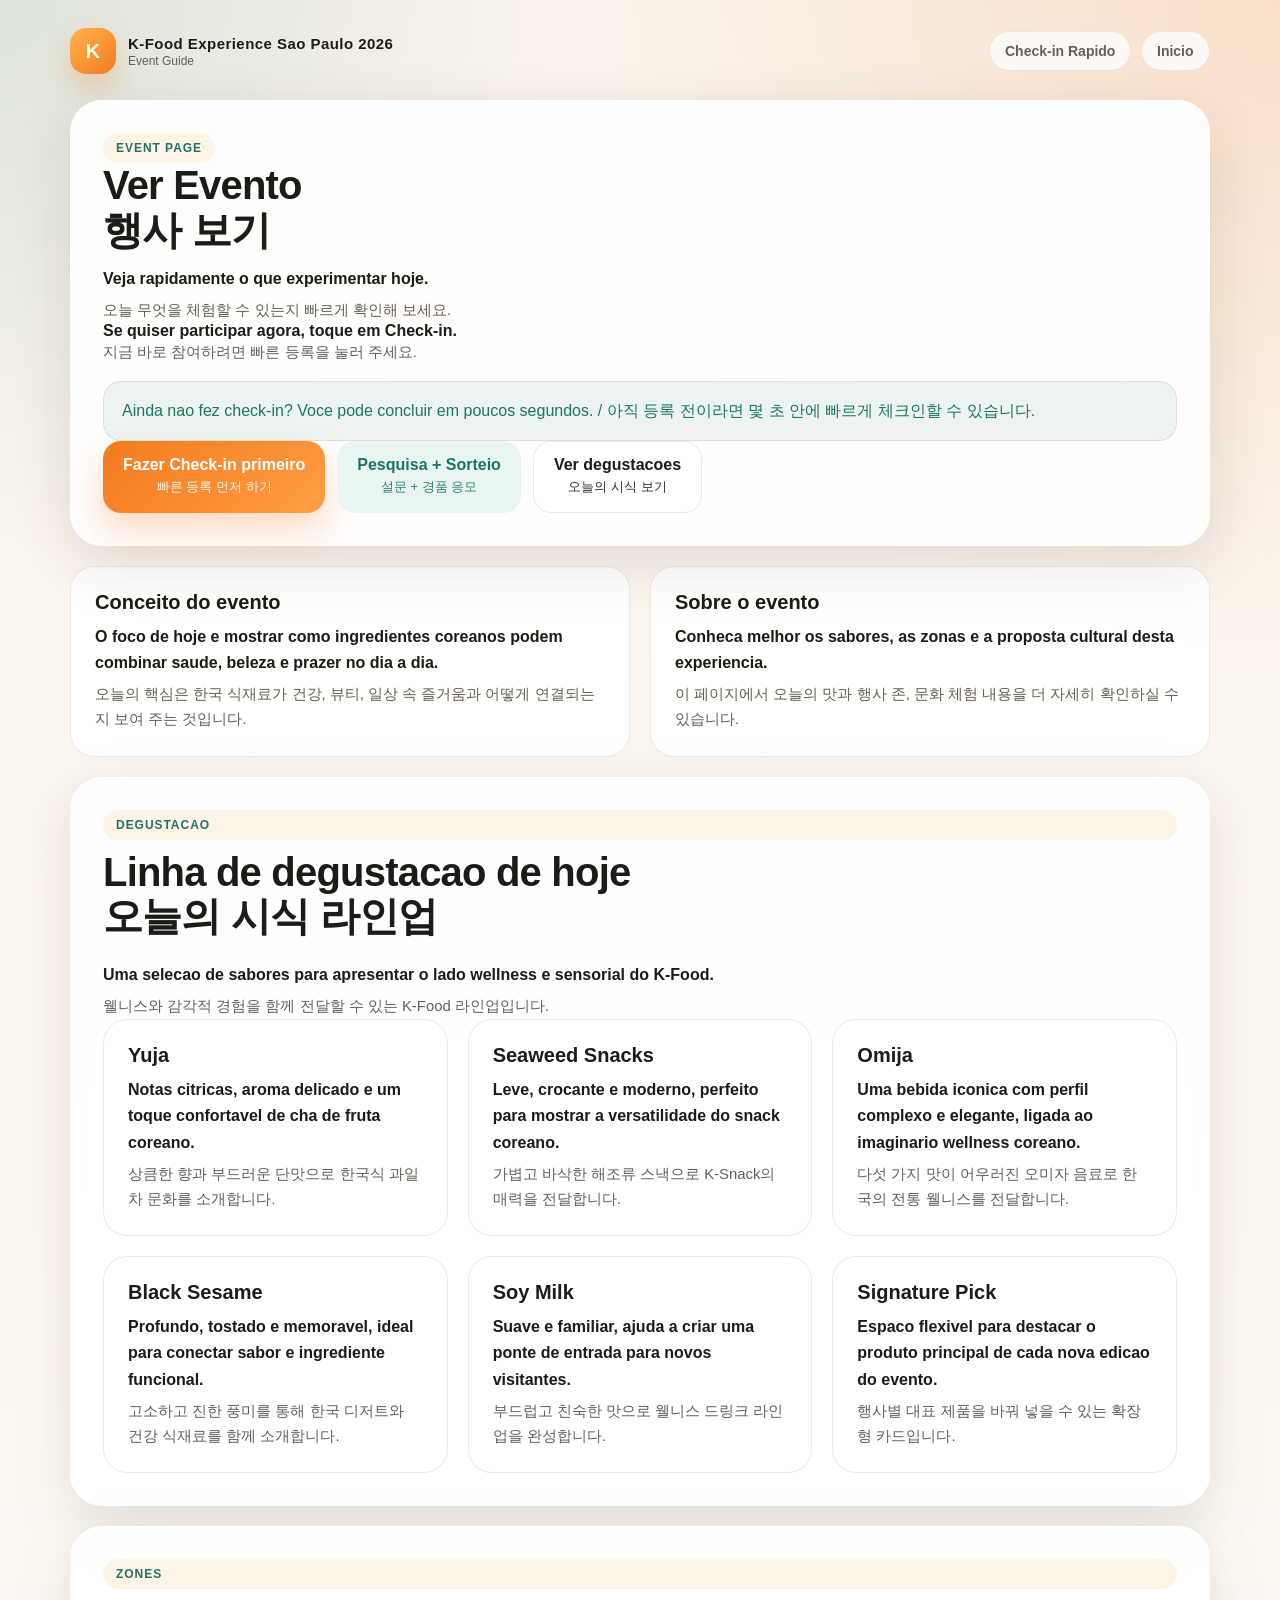
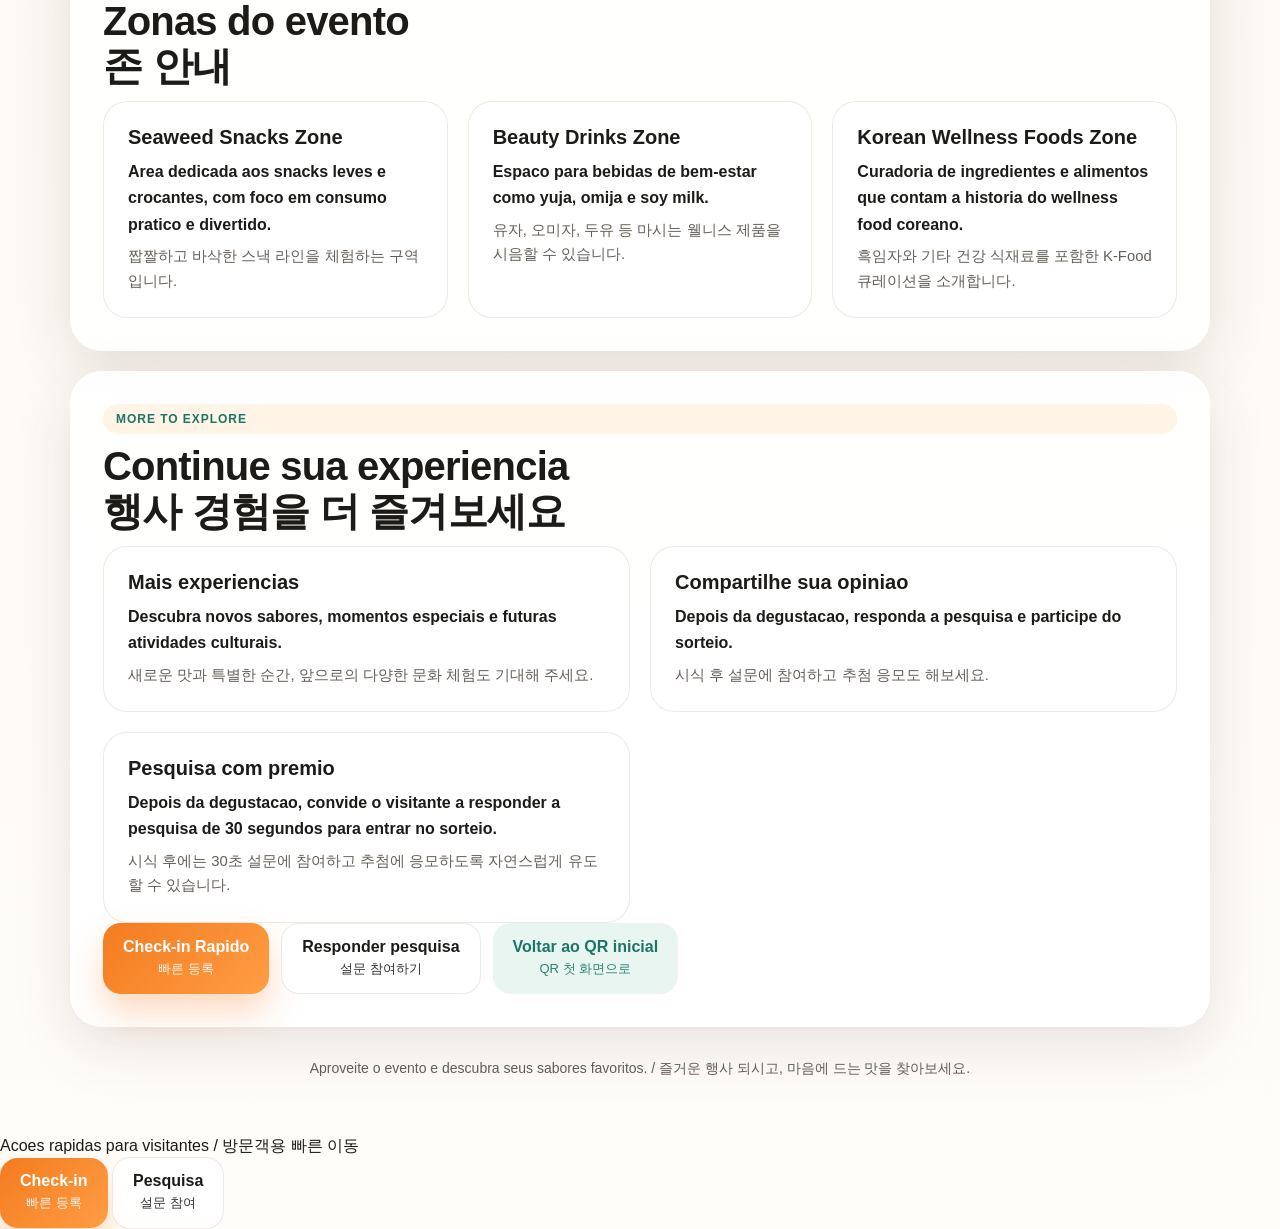
==== event.html @ 100a4134 "Add files via upload" ====
<!DOCTYPE html>
<html lang="pt-BR">
<head>
  <meta charset="UTF-8">
  <meta name="viewport" content="width=device-width, initial-scale=1.0">
  <meta name="description" content="Pagina oficial do evento com degustacoes, zonas e informacoes do Centro Cultural Coreano. 행사 소개와 존 안내 페이지.">
  <title>Ver Evento | K-Food Experience</title>
  <link rel="stylesheet" href="styles.css">
  <script src="config.js"></script>
  <script src="app.js" defer></script>
</head>
<body>
  <div class="page-shell">
    <header class="topbar">
      <a class="brand" href="index.html" data-route="index">
        <div class="brand-badge">K</div>
        <div class="brand-copy">
          <div class="brand-name">K-Food Experience Sao Paulo 2026</div>
          <div class="brand-sub">Event Guide</div>
        </div>
      </a>
      <div class="nav-links">
        <a class="nav-chip" href="step1.html" data-route="step1">Check-in Rapido</a>
        <a class="nav-chip" href="index.html" data-route="index">Inicio</a>
      </div>
    </header>

    <main class="grid">
      <section class="panel content-panel">
        <div class="eyebrow">Event Page</div>
        <h1 class="section-title">Ver Evento<br>행사 보기</h1>
        <p class="section-copy dual-copy">
          <span class="lang-pt">Veja rapidamente o que experimentar hoje.</span>
          <span class="lang-kr">오늘 무엇을 체험할 수 있는지 빠르게 확인해 보세요.</span>
        </p>
        <div class="focus-banner">
          <span class="lang-pt">Se quiser participar agora, toque em Check-in.</span>
          <span class="lang-kr">지금 바로 참여하려면 빠른 등록을 눌러 주세요.</span>
        </div>
        <div class="notice" data-visitor-message>
          Ainda nao fez check-in? Voce pode concluir em poucos segundos. / 아직 등록 전이라면 몇 초 안에 빠르게 체크인할 수 있습니다.
        </div>
        <div class="split-actions">
          <a class="button button-primary" href="step1.html" data-route="step1">
            <span class="button-copy">
              <span class="lang-pt">Fazer Check-in primeiro</span>
              <span class="lang-kr">빠른 등록 먼저 하기</span>
            </span>
          </a>
          <a class="button button-secondary" href="step2.html" data-route="step2">
            <span class="button-copy">
              <span class="lang-pt">Pesquisa + Sorteio</span>
              <span class="lang-kr">설문 + 경품 응모</span>
            </span>
          </a>
          <a class="button button-outline" href="#lineup">
            <span class="button-copy">
              <span class="lang-pt">Ver degustacoes</span>
              <span class="lang-kr">오늘의 시식 보기</span>
            </span>
          </a>
        </div>
      </section>

      <section class="grid grid-2">
        <article class="card">
          <h3>Conceito do evento</h3>
          <p class="dual-copy">
            <span class="lang-pt">O foco de hoje e mostrar como ingredientes coreanos podem combinar saude, beleza e prazer no dia a dia.</span>
            <span class="lang-kr">오늘의 핵심은 한국 식재료가 건강, 뷰티, 일상 속 즐거움과 어떻게 연결되는지 보여 주는 것입니다.</span>
          </p>
        </article>
        <article class="card">
          <h3>Sobre o evento</h3>
          <p class="dual-copy">
            <span class="lang-pt">Conheca melhor os sabores, as zonas e a proposta cultural desta experiencia.</span>
            <span class="lang-kr">이 페이지에서 오늘의 맛과 행사 존, 문화 체험 내용을 더 자세히 확인하실 수 있습니다.</span>
          </p>
        </article>
      </section>

      <section class="panel content-panel" id="lineup">
        <div class="section-head">
          <div class="eyebrow">Degustacao</div>
          <h2 class="section-title">Linha de degustacao de hoje<br>오늘의 시식 라인업</h2>
          <p class="section-copy dual-copy">
            <span class="lang-pt">Uma selecao de sabores para apresentar o lado wellness e sensorial do K-Food.</span>
            <span class="lang-kr">웰니스와 감각적 경험을 함께 전달할 수 있는 K-Food 라인업입니다.</span>
          </p>
        </div>
        <div class="grid grid-3">
          <article class="card">
            <h3>Yuja</h3>
            <p class="dual-copy">
              <span class="lang-pt">Notas citricas, aroma delicado e um toque confortavel de cha de fruta coreano.</span>
              <span class="lang-kr">상큼한 향과 부드러운 단맛으로 한국식 과일차 문화를 소개합니다.</span>
            </p>
          </article>
          <article class="card">
            <h3>Seaweed Snacks</h3>
            <p class="dual-copy">
              <span class="lang-pt">Leve, crocante e moderno, perfeito para mostrar a versatilidade do snack coreano.</span>
              <span class="lang-kr">가볍고 바삭한 해조류 스낵으로 K-Snack의 매력을 전달합니다.</span>
            </p>
          </article>
          <article class="card">
            <h3>Omija</h3>
            <p class="dual-copy">
              <span class="lang-pt">Uma bebida iconica com perfil complexo e elegante, ligada ao imaginario wellness coreano.</span>
              <span class="lang-kr">다섯 가지 맛이 어우러진 오미자 음료로 한국의 전통 웰니스를 전달합니다.</span>
            </p>
          </article>
          <article class="card">
            <h3>Black Sesame</h3>
            <p class="dual-copy">
              <span class="lang-pt">Profundo, tostado e memoravel, ideal para conectar sabor e ingrediente funcional.</span>
              <span class="lang-kr">고소하고 진한 풍미를 통해 한국 디저트와 건강 식재료를 함께 소개합니다.</span>
            </p>
          </article>
          <article class="card">
            <h3>Soy Milk</h3>
            <p class="dual-copy">
              <span class="lang-pt">Suave e familiar, ajuda a criar uma ponte de entrada para novos visitantes.</span>
              <span class="lang-kr">부드럽고 친숙한 맛으로 웰니스 드링크 라인업을 완성합니다.</span>
            </p>
          </article>
          <article class="card">
            <h3>Signature Pick</h3>
            <p class="dual-copy">
              <span class="lang-pt">Espaco flexivel para destacar o produto principal de cada nova edicao do evento.</span>
              <span class="lang-kr">행사별 대표 제품을 바꿔 넣을 수 있는 확장형 카드입니다.</span>
            </p>
          </article>
        </div>
      </section>

      <section class="panel content-panel" id="zones">
        <div class="section-head">
          <div class="eyebrow">Zones</div>
          <h2 class="section-title">Zonas do evento<br>존 안내</h2>
        </div>
        <div class="grid grid-3">
          <article class="card">
            <h3>Seaweed Snacks Zone</h3>
            <p class="dual-copy">
              <span class="lang-pt">Area dedicada aos snacks leves e crocantes, com foco em consumo pratico e divertido.</span>
              <span class="lang-kr">짭짤하고 바삭한 스낵 라인을 체험하는 구역입니다.</span>
            </p>
          </article>
          <article class="card">
            <h3>Beauty Drinks Zone</h3>
            <p class="dual-copy">
              <span class="lang-pt">Espaco para bebidas de bem-estar como yuja, omija e soy milk.</span>
              <span class="lang-kr">유자, 오미자, 두유 등 마시는 웰니스 제품을 시음할 수 있습니다.</span>
            </p>
          </article>
          <article class="card">
            <h3>Korean Wellness Foods Zone</h3>
            <p class="dual-copy">
              <span class="lang-pt">Curadoria de ingredientes e alimentos que contam a historia do wellness food coreano.</span>
              <span class="lang-kr">흑임자와 기타 건강 식재료를 포함한 K-Food 큐레이션을 소개합니다.</span>
            </p>
          </article>
        </div>
      </section>

      <section class="panel content-panel">
        <div class="section-head">
          <div class="eyebrow">More to Explore</div>
          <h2 class="section-title">Continue sua experiencia<br>행사 경험을 더 즐겨보세요</h2>
        </div>
        <div class="grid grid-2">
          <article class="card">
            <h3>Mais experiencias</h3>
            <p class="dual-copy">
              <span class="lang-pt">Descubra novos sabores, momentos especiais e futuras atividades culturais.</span>
              <span class="lang-kr">새로운 맛과 특별한 순간, 앞으로의 다양한 문화 체험도 기대해 주세요.</span>
            </p>
          </article>
          <article class="card">
            <h3>Compartilhe sua opiniao</h3>
            <p class="dual-copy">
              <span class="lang-pt">Depois da degustacao, responda a pesquisa e participe do sorteio.</span>
              <span class="lang-kr">시식 후 설문에 참여하고 추첨 응모도 해보세요.</span>
            </p>
          </article>
          <article class="card">
            <h3>Pesquisa com premio</h3>
            <p class="dual-copy">
              <span class="lang-pt">Depois da degustacao, convide o visitante a responder a pesquisa de 30 segundos para entrar no sorteio.</span>
              <span class="lang-kr">시식 후에는 30초 설문에 참여하고 추첨에 응모하도록 자연스럽게 유도할 수 있습니다.</span>
            </p>
          </article>
        </div>
        <div class="split-actions">
          <a class="button button-primary" href="step1.html" data-route="step1">
            <span class="button-copy">
              <span class="lang-pt">Check-in Rapido</span>
              <span class="lang-kr">빠른 등록</span>
            </span>
          </a>
          <a class="button button-outline" href="step2.html" data-route="step2">
            <span class="button-copy">
              <span class="lang-pt">Responder pesquisa</span>
              <span class="lang-kr">설문 참여하기</span>
            </span>
          </a>
          <a class="button button-secondary" href="index.html" data-route="index">
            <span class="button-copy">
              <span class="lang-pt">Voltar ao QR inicial</span>
              <span class="lang-kr">QR 첫 화면으로</span>
            </span>
          </a>
        </div>
      </section>
    </main>

    <p class="footer-note">Aproveite o evento e descubra seus sabores favoritos. / 즐거운 행사 되시고, 마음에 드는 맛을 찾아보세요.</p>
  </div>

  <div class="mobile-sticky-bar">
    <div class="mobile-sticky-shell">
      <div class="mobile-sticky-note">Acoes rapidas para visitantes / 방문객용 빠른 이동</div>
      <div class="mobile-sticky-actions two">
        <a class="button button-primary" href="step1.html" data-route="step1">
          <span class="button-copy">
            <span class="lang-pt">Check-in</span>
            <span class="lang-kr">빠른 등록</span>
          </span>
        </a>
        <a class="button button-outline" href="step2.html" data-route="step2">
          <span class="button-copy">
            <span class="lang-pt">Pesquisa</span>
            <span class="lang-kr">설문 참여</span>
          </span>
        </a>
      </div>
    </div>
  </div>
</body>
</html>
---- styles.css ----
:root {
  color-scheme: light;
  --bg: #f8f2ea;
  --surface: rgba(255, 255, 255, 0.9);
  --surface-solid: #ffffff;
  --surface-soft: #fff4e5;
  --surface-soft-2: #fff8f1;
  --text: #1d1b18;
  --muted: #665f58;
  --line: rgba(155, 118, 81, 0.16);
  --primary: #f47b20;
  --primary-dark: #d55d04;
  --secondary: #1c7567;
  --secondary-soft: #e8f5f1;
  --info: #f4ede5;
  --success: #eef9f3;
  --danger: #c83d2d;
  --shadow: 0 18px 60px rgba(63, 36, 15, 0.12);
  --radius-xl: 32px;
  --radius-lg: 24px;
  --radius-md: 18px;
  --radius-sm: 12px;
}

* {
  box-sizing: border-box;
}

html {
  scroll-behavior: smooth;
}

body {
  margin: 0;
  font-family: "Segoe UI", "Noto Sans KR", Arial, sans-serif;
  color: var(--text);
  background:
    radial-gradient(circle at top right, rgba(244, 123, 32, 0.16), transparent 22%),
    radial-gradient(circle at top left, rgba(28, 117, 103, 0.12), transparent 18%),
    linear-gradient(180deg, #f9f3eb 0%, #fffdfa 100%);
}

a {
  color: inherit;
  text-decoration: none;
}

button,
input,
select,
textarea {
  font: inherit;
}

.page-shell {
  width: min(100%, 1180px);
  margin: 0 auto;
  padding: 28px 20px 56px;
}

.topbar {
  display: flex;
  justify-content: space-between;
  align-items: center;
  gap: 16px;
  margin-bottom: 26px;
}

.brand {
  display: inline-flex;
  align-items: center;
  gap: 12px;
  min-width: 0;
}

.brand-badge {
  width: 46px;
  height: 46px;
  display: grid;
  place-items: center;
  border-radius: 16px;
  background: linear-gradient(135deg, #ffb34d, #f47b20);
  color: #fff;
  font-size: 20px;
  font-weight: 800;
  box-shadow: 0 14px 28px rgba(244, 123, 32, 0.28);
}

.brand-copy {
  display: grid;
  gap: 2px;
}

.brand-name {
  font-size: 15px;
  font-weight: 800;
  letter-spacing: 0.03em;
}

.brand-sub {
  font-size: 12px;
  color: var(--muted);
}

.nav-links {
  display: flex;
  flex-wrap: wrap;
  gap: 10px;
}

.nav-chip {
  display: inline-flex;
  align-items: center;
  gap: 8px;
  padding: 11px 15px;
  border-radius: 999px;
  border: 1px solid var(--line);
  background: rgba(255, 255, 255, 0.76);
  color: var(--muted);
  font-size: 14px;
  font-weight: 600;
  backdrop-filter: blur(10px);
}

.panel {
  background: var(--surface);
  border: 1px solid rgba(255, 255, 255, 0.7);
  border-radius: var(--radius-xl);
  box-shadow: var(--shadow);
  backdrop-filter: blur(18px);
}

.hero {
  display: grid;
  grid-template-columns: minmax(0, 1.15fr) minmax(320px, 0.85fr);
  gap: 24px;
  align-items: stretch;
  margin-bottom: 24px;
}

.hero-copy,
.hero-side,
.content-panel {
  padding: 32px;
}

.hero-copy {
  position: relative;
  overflow: hidden;
}

.hero-copy::after {
  content: "";
  position: absolute;
  inset: auto -80px -100px auto;
  width: 220px;
  height: 220px;
  border-radius: 50%;
  background: radial-gradient(circle, rgba(244, 123, 32, 0.18), transparent 70%);
  pointer-events: none;
}

.eyebrow {
  display: inline-flex;
  align-items: center;
  gap: 8px;
  padding: 8px 13px;
  border-radius: 999px;
  background: var(--surface-soft);
  color: var(--secondary);
  font-size: 12px;
  font-weight: 800;
  letter-spacing: 0.08em;
  text-transform: uppercase;
}

h1,
h2,
h3,
p,
dl {
  margin: 0;
}

.hero-title {
  margin-top: 18px;
  font-size: clamp(36px, 5vw, 60px);
  line-height: 0.98;
  letter-spacing: -0.03em;
}

.hero-subtitle {
  margin-top: 18px;
  max-width: 720px;
}

.dual-copy {
  display: grid;
  gap: 6px;
}

.lang-pt {
  display: block;
  font-size: 1em;
  font-weight: 700;
  color: var(--text);
}

.lang-kr {
  display: block;
  font-size: 0.93em;
  color: var(--muted);
  line-height: 1.65;
}

.hero-subtitle .lang-pt {
  font-size: 20px;
  line-height: 1.55;
  font-weight: 700;
}

.hero-subtitle .lang-kr {
  font-size: 16px;
}

.hero-actions,
.split-actions {
  display: flex;
  gap: 12px;
  flex-wrap: wrap;
}

.hero-actions {
  margin-top: 28px;
}

.button {
  display: inline-flex;
  justify-content: center;
  align-items: center;
  text-align: center;
  gap: 10px;
  min-height: 58px;
  padding: 14px 20px;
  border: 0;
  border-radius: 18px;
  cursor: pointer;
  transition: transform 0.16s ease, box-shadow 0.16s ease, background 0.16s ease, opacity 0.16s ease;
}

.button:hover:not(:disabled) {
  transform: translateY(-1px);
}

.button:disabled {
  opacity: 0.72;
  cursor: wait;
}

.button-primary {
  background: linear-gradient(135deg, var(--primary), #ff9d43);
  color: #fff;
  box-shadow: 0 18px 34px rgba(244, 123, 32, 0.28);
}

.button-secondary {
  background: var(--secondary-soft);
  color: var(--secondary);
}

.button-outline {
  background: rgba(255, 255, 255, 0.88);
  color: var(--text);
  border: 1px solid var(--line);
}

.button-full {
  width: 100%;
}

.button-copy {
  display: grid;
  gap: 2px;
}

.button-copy .lang-pt {
  color: inherit;
  font-size: 16px;
  font-weight: 800;
}

.button-copy .lang-kr {
  color: inherit;
  opacity: 0.9;
  font-size: 13px;
}

.hero-side {
  display: grid;
  gap: 16px;
  align-content: start;
  background:
    linear-gradient(180deg, rgba(255, 248, 239, 0.98), rgba(255, 241, 224, 0.98)),
    #fff;
}

.hero-side-card,
.card,
.summary-box,
.status-box,
.notice,
.mini-stat {
  border: 1px solid var(--line);
}

.hero-side-card {
  padding: 20px;
  border-radius: var(--radius-lg);
  background: rgba(255, 255, 255, 0.95);
}

.hero-side-card h3,
.card h3 {
  font-size: 20px;
  margin-bottom: 10px;
}

.hero-side-card p,
.card p,
.card li,
.status-box p,
.notice,
.field-hint,
.footer-note,
.micro-copy {
  color: var(--muted);
  line-height: 1.65;
}

.mini-list {
  display: grid;
  gap: 12px;
  margin-top: 12px;
}

.mini-list-item {
  display: grid;
  grid-template-columns: 46px 1fr;
  gap: 12px;
  align-items: start;
}

.mini-list-label {
  display: inline-flex;
  justify-content: center;
  align-items: center;
  min-height: 32px;
  border-radius: 999px;
  background: var(--surface-soft-2);
  color: var(--secondary);
  font-size: 12px;
  font-weight: 800;
}

.metric-row {
  display: flex;
  flex-wrap: wrap;
  gap: 10px;
}

.metric,
.mini-stat {
  display: inline-flex;
  align-items: center;
  gap: 8px;
  padding: 11px 14px;
  border-radius: 16px;
  background: rgba(255, 255, 255, 0.96);
  color: var(--muted);
  font-size: 14px;
  font-weight: 600;
}

.grid {
  display: grid;
  gap: 20px;
}

.grid-2 {
  grid-template-columns: repeat(2, minmax(0, 1fr));
}

.grid-3 {
  grid-template-columns: repeat(3, minmax(0, 1fr));
}

.section-title {
  font-size: clamp(28px, 4vw, 40px);
  line-height: 1.12;
  letter-spacing: -0.02em;
  margin-bottom: 12px;
}

.section-copy {
  color: var(--muted);
  line-height: 1.7;
}

.section-head {
  display: grid;
  gap: 10px;
}

.card {
  padding: 24px;
  border-radius: var(--radius-lg);
  background: rgba(255, 255, 255, 0.92);
}

.card ul {
  margin: 0;
  padding-left: 18px;
}

.tag-row {
  display: flex;
  flex-wrap: wrap;
  gap: 10px;
  margin-top: 18px;
}

.tag {
  display: inline-flex;
  align-items: center;
  padding: 10px 13px;
  border-radius: 999px;
  background: rgba(255, 255, 255, 0.92);
  border: 1px solid var(--line);
  color: var(--muted);
  font-size: 14px;
  font-weight: 600;
}

.form-layout {
  display: grid;
  grid-template-columns: minmax(0, 1.1fr) minmax(280px, 0.9fr);
  gap: 24px;
}

.form-stack {
  display: grid;
  gap: 16px;
}

.field-group {
  display: grid;
  gap: 8px;
}

.field-label {
  display: grid;
  gap: 3px;
  font-size: 14px;
  font-weight: 700;
}

.field-label .lang-pt {
  font-size: 15px;
}

.field-label .lang-kr {
  font-size: 12px;
}

.input,
.select,
.textarea {
  width: 100%;
  padding: 16px 16px;
  border-radius: 16px;
  border: 1px solid var(--line);
  background: rgba(255, 252, 248, 0.92);
  color: var(--text);
  transition: border-color 0.16s ease, box-shadow 0.16s ease, background 0.16s ease;
}

.input:focus,
.select:focus,
.textarea:focus {
  outline: none;
  border-color: rgba(244, 123, 32, 0.55);
  box-shadow: 0 0 0 4px rgba(244, 123, 32, 0.12);
  background: #fff;
}

.textarea {
  min-height: 120px;
  resize: vertical;
}

.checkbox-list {
  display: grid;
  gap: 12px;
}

.checkbox-item {
  display: flex;
  align-items: flex-start;
  gap: 12px;
  padding: 16px;
  border-radius: 18px;
  background: rgba(255, 252, 248, 0.92);
}

.checkbox-item input {
  margin-top: 4px;
  accent-color: var(--primary);
}

.summary-box,
.status-box {
  padding: 22px;
  border-radius: var(--radius-lg);
}

.summary-box {
  background: var(--surface-soft);
}

.status-box {
  background: var(--surface-soft-2);
}

.summary-box dl {
  display: grid;
  grid-template-columns: 132px 1fr;
  gap: 10px 14px;
}

.summary-box dt {
  color: var(--muted);
}

.summary-box dd {
  margin: 0;
  font-weight: 800;
}

.notice {
  margin-top: 16px;
  padding: 16px 18px;
  border-radius: 18px;
  background: rgba(28, 117, 103, 0.08);
  color: var(--secondary);
}

.status-box strong {
  display: block;
  font-size: 18px;
  margin-bottom: 8px;
}

.footer-note {
  margin-top: 30px;
  text-align: center;
  font-size: 14px;
}

.hidden {
  display: none !important;
}

.accent-text {
  color: var(--primary-dark);
}

.progress {
  display: flex;
  align-items: center;
  gap: 10px;
  margin-top: 20px;
}

.progress-step {
  display: flex;
  align-items: center;
  gap: 8px;
  color: var(--muted);
  font-size: 13px;
  font-weight: 700;
}

.progress-bullet {
  width: 28px;
  height: 28px;
  display: grid;
  place-items: center;
  border-radius: 50%;
  background: #fff;
  border: 1px solid var(--line);
}

.progress-step.active {
  color: var(--text);
}

.progress-step.active .progress-bullet {
  background: linear-gradient(135deg, var(--primary), #ff9d43);
  color: #fff;
  border-color: transparent;
}

.progress-line {
  flex: 1;
  height: 1px;
  background: var(--line);
}

.kicker-list {
  display: grid;
  gap: 14px;
  margin-top: 18px;
}

.kicker-item {
  display: flex;
  align-items: flex-start;
  gap: 12px;
}

.kicker-dot {
  width: 12px;
  height: 12px;
  margin-top: 6px;
  border-radius: 50%;
  background: linear-gradient(135deg, var(--primary), #ffb36c);
}

.stack {
  display: grid;
  gap: 16px;
}

.surface-alt {
  background: rgba(255, 252, 247, 0.92);
}

.inline-link {
  color: var(--secondary);
  font-weight: 700;
}

.status-inline {
  min-height: 22px;
  font-size: 13px;
  color: var(--secondary);
}

.divider-space {
  height: 6px;
}

@media (max-width: 960px) {
  .hero,
  .form-layout,
  .grid-2,
  .grid-3 {
    grid-template-columns: 1fr;
  }

  .hero-copy,
  .hero-side,
  .content-panel {
    padding: 24px;
  }
}

@media (max-width: 640px) {
  .page-shell {
    padding: 18px 14px 40px;
  }

  .topbar {
    flex-direction: column;
    align-items: flex-start;
  }

  .hero-title {
    font-size: 36px;
  }

  .button,
  .nav-chip {
    width: 100%;
  }

  .hero-actions,
  .split-actions {
    display: grid;
  }

  .summary-box dl {
    grid-template-columns: 1fr;
  }

  .mini-list-item {
    grid-template-columns: 1fr;
  }
}
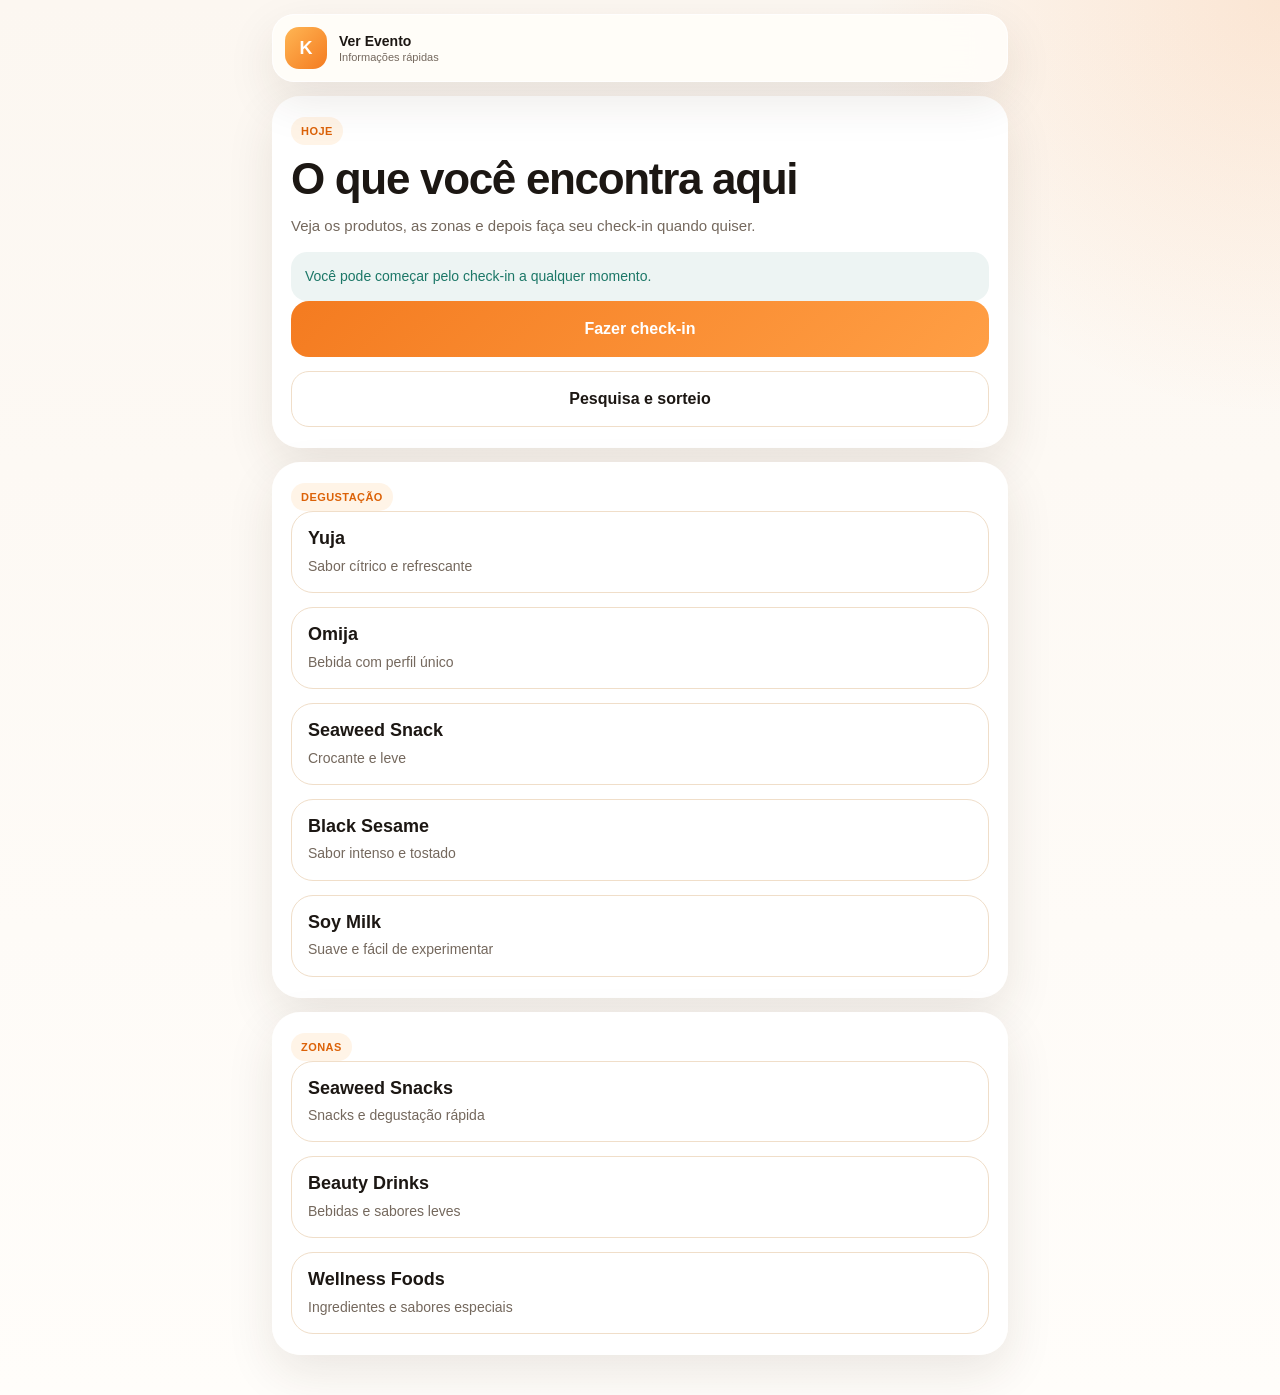
==== commit a7956065: "Add files via upload" ====
--- a/event.html
+++ b/event.html
@@ -3,8 +3,8 @@
 <head>
   <meta charset="UTF-8">
   <meta name="viewport" content="width=device-width, initial-scale=1.0">
-  <meta name="description" content="Pagina oficial do evento com degustacoes, zonas e informacoes do Centro Cultural Coreano. 행사 소개와 존 안내 페이지.">
-  <title>Ver Evento | K-Food Experience</title>
+  <meta name="description" content="Informações rápidas do evento K-Food Experience Sao Paulo 2026.">
+  <title>Ver Evento</title>
   <link rel="stylesheet" href="styles.css">
   <script src="config.js"></script>
   <script src="app.js" defer></script>
@@ -15,225 +15,51 @@
       <a class="brand" href="index.html" data-route="index">
         <div class="brand-badge">K</div>
         <div class="brand-copy">
-          <div class="brand-name">K-Food Experience Sao Paulo 2026</div>
-          <div class="brand-sub">Event Guide</div>
+          <div class="brand-name">Ver Evento</div>
+          <div class="brand-sub">Informações rápidas</div>
         </div>
       </a>
-      <div class="nav-links">
-        <a class="nav-chip" href="step1.html" data-route="step1">Check-in Rapido</a>
-        <a class="nav-chip" href="index.html" data-route="index">Inicio</a>
-      </div>
     </header>
 
-    <main class="grid">
+    <main class="stack">
       <section class="panel content-panel">
-        <div class="eyebrow">Event Page</div>
-        <h1 class="section-title">Ver Evento<br>행사 보기</h1>
-        <p class="section-copy dual-copy">
-          <span class="lang-pt">Veja rapidamente o que experimentar hoje.</span>
-          <span class="lang-kr">오늘 무엇을 체험할 수 있는지 빠르게 확인해 보세요.</span>
-        </p>
-        <div class="focus-banner">
-          <span class="lang-pt">Se quiser participar agora, toque em Check-in.</span>
-          <span class="lang-kr">지금 바로 참여하려면 빠른 등록을 눌러 주세요.</span>
-        </div>
-        <div class="notice" data-visitor-message>
-          Ainda nao fez check-in? Voce pode concluir em poucos segundos. / 아직 등록 전이라면 몇 초 안에 빠르게 체크인할 수 있습니다.
-        </div>
+        <div class="eyebrow">Hoje</div>
+        <h1 class="section-title">O que você encontra aqui</h1>
+        <p class="hero-text">Veja os produtos, as zonas e depois faça seu check-in quando quiser.</p>
+        <div class="notice" data-visitor-message">Você pode começar pelo check-in a qualquer momento.</div>
         <div class="split-actions">
-          <a class="button button-primary" href="step1.html" data-route="step1">
-            <span class="button-copy">
-              <span class="lang-pt">Fazer Check-in primeiro</span>
-              <span class="lang-kr">빠른 등록 먼저 하기</span>
-            </span>
-          </a>
-          <a class="button button-secondary" href="step2.html" data-route="step2">
-            <span class="button-copy">
-              <span class="lang-pt">Pesquisa + Sorteio</span>
-              <span class="lang-kr">설문 + 경품 응모</span>
-            </span>
-          </a>
-          <a class="button button-outline" href="#lineup">
-            <span class="button-copy">
-              <span class="lang-pt">Ver degustacoes</span>
-              <span class="lang-kr">오늘의 시식 보기</span>
-            </span>
-          </a>
+          <a class="button button-primary" href="step1.html" data-route="step1">Fazer check-in</a>
+          <a class="button button-outline" href="step2.html" data-route="step2">Pesquisa e sorteio</a>
         </div>
       </section>
 
-      <section class="grid grid-2">
-        <article class="card">
-          <h3>Conceito do evento</h3>
-          <p class="dual-copy">
-            <span class="lang-pt">O foco de hoje e mostrar como ingredientes coreanos podem combinar saude, beleza e prazer no dia a dia.</span>
-            <span class="lang-kr">오늘의 핵심은 한국 식재료가 건강, 뷰티, 일상 속 즐거움과 어떻게 연결되는지 보여 주는 것입니다.</span>
-          </p>
-        </article>
-        <article class="card">
-          <h3>Sobre o evento</h3>
-          <p class="dual-copy">
-            <span class="lang-pt">Conheca melhor os sabores, as zonas e a proposta cultural desta experiencia.</span>
-            <span class="lang-kr">이 페이지에서 오늘의 맛과 행사 존, 문화 체험 내용을 더 자세히 확인하실 수 있습니다.</span>
-          </p>
-        </article>
-      </section>
-
-      <section class="panel content-panel" id="lineup">
-        <div class="section-head">
-          <div class="eyebrow">Degustacao</div>
-          <h2 class="section-title">Linha de degustacao de hoje<br>오늘의 시식 라인업</h2>
-          <p class="section-copy dual-copy">
-            <span class="lang-pt">Uma selecao de sabores para apresentar o lado wellness e sensorial do K-Food.</span>
-            <span class="lang-kr">웰니스와 감각적 경험을 함께 전달할 수 있는 K-Food 라인업입니다.</span>
-          </p>
-        </div>
-        <div class="grid grid-3">
-          <article class="card">
-            <h3>Yuja</h3>
-            <p class="dual-copy">
-              <span class="lang-pt">Notas citricas, aroma delicado e um toque confortavel de cha de fruta coreano.</span>
-              <span class="lang-kr">상큼한 향과 부드러운 단맛으로 한국식 과일차 문화를 소개합니다.</span>
-            </p>
-          </article>
-          <article class="card">
-            <h3>Seaweed Snacks</h3>
-            <p class="dual-copy">
-              <span class="lang-pt">Leve, crocante e moderno, perfeito para mostrar a versatilidade do snack coreano.</span>
-              <span class="lang-kr">가볍고 바삭한 해조류 스낵으로 K-Snack의 매력을 전달합니다.</span>
-            </p>
-          </article>
-          <article class="card">
-            <h3>Omija</h3>
-            <p class="dual-copy">
-              <span class="lang-pt">Uma bebida iconica com perfil complexo e elegante, ligada ao imaginario wellness coreano.</span>
-              <span class="lang-kr">다섯 가지 맛이 어우러진 오미자 음료로 한국의 전통 웰니스를 전달합니다.</span>
-            </p>
-          </article>
-          <article class="card">
-            <h3>Black Sesame</h3>
-            <p class="dual-copy">
-              <span class="lang-pt">Profundo, tostado e memoravel, ideal para conectar sabor e ingrediente funcional.</span>
-              <span class="lang-kr">고소하고 진한 풍미를 통해 한국 디저트와 건강 식재료를 함께 소개합니다.</span>
-            </p>
-          </article>
-          <article class="card">
-            <h3>Soy Milk</h3>
-            <p class="dual-copy">
-              <span class="lang-pt">Suave e familiar, ajuda a criar uma ponte de entrada para novos visitantes.</span>
-              <span class="lang-kr">부드럽고 친숙한 맛으로 웰니스 드링크 라인업을 완성합니다.</span>
-            </p>
-          </article>
-          <article class="card">
-            <h3>Signature Pick</h3>
-            <p class="dual-copy">
-              <span class="lang-pt">Espaco flexivel para destacar o produto principal de cada nova edicao do evento.</span>
-              <span class="lang-kr">행사별 대표 제품을 바꿔 넣을 수 있는 확장형 카드입니다.</span>
-            </p>
-          </article>
+      <section class="panel content-panel">
+        <div class="eyebrow">Degustação</div>
+        <div class="product-list">
+          <div class="product-card"><strong>Yuja</strong><span>Sabor cítrico e refrescante</span></div>
+          <div class="product-card"><strong>Omija</strong><span>Bebida com perfil único</span></div>
+          <div class="product-card"><strong>Seaweed Snack</strong><span>Crocante e leve</span></div>
+          <div class="product-card"><strong>Black Sesame</strong><span>Sabor intenso e tostado</span></div>
+          <div class="product-card"><strong>Soy Milk</strong><span>Suave e fácil de experimentar</span></div>
         </div>
       </section>
 
       <section class="panel content-panel" id="zones">
-        <div class="section-head">
-          <div class="eyebrow">Zones</div>
-          <h2 class="section-title">Zonas do evento<br>존 안내</h2>
-        </div>
-        <div class="grid grid-3">
-          <article class="card">
-            <h3>Seaweed Snacks Zone</h3>
-            <p class="dual-copy">
-              <span class="lang-pt">Area dedicada aos snacks leves e crocantes, com foco em consumo pratico e divertido.</span>
-              <span class="lang-kr">짭짤하고 바삭한 스낵 라인을 체험하는 구역입니다.</span>
-            </p>
-          </article>
-          <article class="card">
-            <h3>Beauty Drinks Zone</h3>
-            <p class="dual-copy">
-              <span class="lang-pt">Espaco para bebidas de bem-estar como yuja, omija e soy milk.</span>
-              <span class="lang-kr">유자, 오미자, 두유 등 마시는 웰니스 제품을 시음할 수 있습니다.</span>
-            </p>
-          </article>
-          <article class="card">
-            <h3>Korean Wellness Foods Zone</h3>
-            <p class="dual-copy">
-              <span class="lang-pt">Curadoria de ingredientes e alimentos que contam a historia do wellness food coreano.</span>
-              <span class="lang-kr">흑임자와 기타 건강 식재료를 포함한 K-Food 큐레이션을 소개합니다.</span>
-            </p>
-          </article>
-        </div>
-      </section>
-
-      <section class="panel content-panel">
-        <div class="section-head">
-          <div class="eyebrow">More to Explore</div>
-          <h2 class="section-title">Continue sua experiencia<br>행사 경험을 더 즐겨보세요</h2>
-        </div>
-        <div class="grid grid-2">
-          <article class="card">
-            <h3>Mais experiencias</h3>
-            <p class="dual-copy">
-              <span class="lang-pt">Descubra novos sabores, momentos especiais e futuras atividades culturais.</span>
-              <span class="lang-kr">새로운 맛과 특별한 순간, 앞으로의 다양한 문화 체험도 기대해 주세요.</span>
-            </p>
-          </article>
-          <article class="card">
-            <h3>Compartilhe sua opiniao</h3>
-            <p class="dual-copy">
-              <span class="lang-pt">Depois da degustacao, responda a pesquisa e participe do sorteio.</span>
-              <span class="lang-kr">시식 후 설문에 참여하고 추첨 응모도 해보세요.</span>
-            </p>
-          </article>
-          <article class="card">
-            <h3>Pesquisa com premio</h3>
-            <p class="dual-copy">
-              <span class="lang-pt">Depois da degustacao, convide o visitante a responder a pesquisa de 30 segundos para entrar no sorteio.</span>
-              <span class="lang-kr">시식 후에는 30초 설문에 참여하고 추첨에 응모하도록 자연스럽게 유도할 수 있습니다.</span>
-            </p>
-          </article>
-        </div>
-        <div class="split-actions">
-          <a class="button button-primary" href="step1.html" data-route="step1">
-            <span class="button-copy">
-              <span class="lang-pt">Check-in Rapido</span>
-              <span class="lang-kr">빠른 등록</span>
-            </span>
-          </a>
-          <a class="button button-outline" href="step2.html" data-route="step2">
-            <span class="button-copy">
-              <span class="lang-pt">Responder pesquisa</span>
-              <span class="lang-kr">설문 참여하기</span>
-            </span>
-          </a>
-          <a class="button button-secondary" href="index.html" data-route="index">
-            <span class="button-copy">
-              <span class="lang-pt">Voltar ao QR inicial</span>
-              <span class="lang-kr">QR 첫 화면으로</span>
-            </span>
-          </a>
+        <div class="eyebrow">Zonas</div>
+        <div class="product-list">
+          <div class="product-card"><strong>Seaweed Snacks</strong><span>Snacks e degustação rápida</span></div>
+          <div class="product-card"><strong>Beauty Drinks</strong><span>Bebidas e sabores leves</span></div>
+          <div class="product-card"><strong>Wellness Foods</strong><span>Ingredientes e sabores especiais</span></div>
         </div>
       </section>
     </main>
-
-    <p class="footer-note">Aproveite o evento e descubra seus sabores favoritos. / 즐거운 행사 되시고, 마음에 드는 맛을 찾아보세요.</p>
   </div>
 
   <div class="mobile-sticky-bar">
     <div class="mobile-sticky-shell">
-      <div class="mobile-sticky-note">Acoes rapidas para visitantes / 방문객용 빠른 이동</div>
       <div class="mobile-sticky-actions two">
-        <a class="button button-primary" href="step1.html" data-route="step1">
-          <span class="button-copy">
-            <span class="lang-pt">Check-in</span>
-            <span class="lang-kr">빠른 등록</span>
-          </span>
-        </a>
-        <a class="button button-outline" href="step2.html" data-route="step2">
-          <span class="button-copy">
-            <span class="lang-pt">Pesquisa</span>
-            <span class="lang-kr">설문 참여</span>
-          </span>
-        </a>
+        <a class="button button-primary" href="step1.html" data-route="step1">Check-in</a>
+        <a class="button button-outline" href="step2.html" data-route="step2">Pesquisa</a>
       </div>
     </div>
   </div>
--- a/styles.css
+++ b/styles.css
@@ -1,25 +1,18 @@
 :root {
   color-scheme: light;
-  --bg: #f8f2ea;
-  --surface: rgba(255, 255, 255, 0.9);
-  --surface-solid: #ffffff;
-  --surface-soft: #fff4e5;
-  --surface-soft-2: #fff8f1;
-  --text: #1d1b18;
-  --muted: #665f58;
-  --line: rgba(155, 118, 81, 0.16);
+  --bg: #fcf7f1;
+  --surface: #ffffff;
+  --soft: #fff4e7;
+  --line: #f0dec9;
+  --text: #1c1713;
+  --muted: #74685d;
   --primary: #f47b20;
-  --primary-dark: #d55d04;
-  --secondary: #1c7567;
-  --secondary-soft: #e8f5f1;
-  --info: #f4ede5;
-  --success: #eef9f3;
-  --danger: #c83d2d;
-  --shadow: 0 18px 60px rgba(63, 36, 15, 0.12);
-  --radius-xl: 32px;
-  --radius-lg: 24px;
+  --primary-dark: #dc6208;
+  --secondary: #1c7767;
+  --shadow: 0 18px 48px rgba(61, 35, 15, 0.10);
+  --radius-xl: 28px;
+  --radius-lg: 22px;
   --radius-md: 18px;
-  --radius-sm: 12px;
 }
 
 * {
@@ -32,12 +25,11 @@
 
 body {
   margin: 0;
-  font-family: "Segoe UI", "Noto Sans KR", Arial, sans-serif;
+  font-family: "Segoe UI", Arial, sans-serif;
   color: var(--text);
   background:
-    radial-gradient(circle at top right, rgba(244, 123, 32, 0.16), transparent 22%),
-    radial-gradient(circle at top left, rgba(28, 117, 103, 0.12), transparent 18%),
-    linear-gradient(180deg, #f9f3eb 0%, #fffdfa 100%);
+    radial-gradient(circle at top right, rgba(244, 123, 32, 0.14), transparent 22%),
+    linear-gradient(180deg, #fcf7f1 0%, #fffdfa 100%);
 }
 
 a {
@@ -47,43 +39,49 @@
 
 button,
 input,
-select,
 textarea {
   font: inherit;
 }
 
 .page-shell {
-  width: min(100%, 1180px);
+  width: min(100%, 760px);
   margin: 0 auto;
-  padding: 28px 20px 56px;
+  padding: 14px 12px 104px;
 }
 
 .topbar {
+  position: sticky;
+  top: 10px;
+  z-index: 20;
   display: flex;
-  justify-content: space-between;
   align-items: center;
-  gap: 16px;
-  margin-bottom: 26px;
+  gap: 12px;
+  margin-bottom: 14px;
+  padding: 12px;
+  border-radius: 22px;
+  background: rgba(255, 253, 249, 0.92);
+  border: 1px solid rgba(255, 255, 255, 0.8);
+  box-shadow: var(--shadow);
+  backdrop-filter: blur(16px);
 }
 
 .brand {
   display: inline-flex;
   align-items: center;
   gap: 12px;
-  min-width: 0;
 }
 
 .brand-badge {
-  width: 46px;
-  height: 46px;
+  width: 42px;
+  height: 42px;
+  border-radius: 14px;
   display: grid;
   place-items: center;
-  border-radius: 16px;
-  background: linear-gradient(135deg, #ffb34d, #f47b20);
+  background: linear-gradient(135deg, #ffb654, var(--primary));
   color: #fff;
-  font-size: 20px;
-  font-weight: 800;
-  box-shadow: 0 14px 28px rgba(244, 123, 32, 0.28);
+  font-size: 18px;
+  font-weight: 800;
+  flex: 0 0 auto;
 }
 
 .brand-copy {
@@ -92,164 +90,80 @@
 }
 
 .brand-name {
-  font-size: 15px;
-  font-weight: 800;
-  letter-spacing: 0.03em;
+  font-size: 14px;
+  font-weight: 800;
+  line-height: 1.2;
 }
 
 .brand-sub {
-  font-size: 12px;
+  font-size: 11px;
   color: var(--muted);
 }
 
-.nav-links {
-  display: flex;
-  flex-wrap: wrap;
-  gap: 10px;
-}
-
-.nav-chip {
-  display: inline-flex;
-  align-items: center;
-  gap: 8px;
-  padding: 11px 15px;
-  border-radius: 999px;
-  border: 1px solid var(--line);
-  background: rgba(255, 255, 255, 0.76);
-  color: var(--muted);
-  font-size: 14px;
-  font-weight: 600;
-  backdrop-filter: blur(10px);
+.stack,
+.form-stack,
+.split-actions,
+.action-stack,
+.choice-grid,
+.product-list,
+.mini-info-grid {
+  display: grid;
+  gap: 14px;
 }
 
 .panel {
-  background: var(--surface);
-  border: 1px solid rgba(255, 255, 255, 0.7);
+  background: rgba(255, 255, 255, 0.96);
+  border: 1px solid rgba(255, 255, 255, 0.85);
   border-radius: var(--radius-xl);
   box-shadow: var(--shadow);
-  backdrop-filter: blur(18px);
-}
-
-.hero {
-  display: grid;
-  grid-template-columns: minmax(0, 1.15fr) minmax(320px, 0.85fr);
-  gap: 24px;
-  align-items: stretch;
-  margin-bottom: 24px;
-}
-
-.hero-copy,
-.hero-side,
-.content-panel {
-  padding: 32px;
-}
-
-.hero-copy {
-  position: relative;
-  overflow: hidden;
-}
-
-.hero-copy::after {
-  content: "";
-  position: absolute;
-  inset: auto -80px -100px auto;
-  width: 220px;
-  height: 220px;
-  border-radius: 50%;
-  background: radial-gradient(circle, rgba(244, 123, 32, 0.18), transparent 70%);
-  pointer-events: none;
+}
+
+.content-panel,
+.hero-block {
+  padding: 20px 18px;
 }
 
 .eyebrow {
   display: inline-flex;
   align-items: center;
-  gap: 8px;
-  padding: 8px 13px;
+  justify-content: center;
+  min-height: 28px;
+  padding: 0 10px;
   border-radius: 999px;
-  background: var(--surface-soft);
-  color: var(--secondary);
-  font-size: 12px;
-  font-weight: 800;
-  letter-spacing: 0.08em;
+  background: var(--soft);
+  color: var(--primary-dark);
+  font-size: 11px;
+  font-weight: 800;
   text-transform: uppercase;
-}
-
-h1,
-h2,
-h3,
-p,
-dl {
-  margin: 0;
-}
-
-.hero-title {
-  margin-top: 18px;
-  font-size: clamp(36px, 5vw, 60px);
-  line-height: 0.98;
+  letter-spacing: 0.04em;
+}
+
+.hero-title,
+.section-title {
+  margin: 12px 0 0;
+  font-size: clamp(31px, 8vw, 44px);
+  line-height: 1.02;
   letter-spacing: -0.03em;
 }
 
-.hero-subtitle {
-  margin-top: 18px;
-  max-width: 720px;
-}
-
-.dual-copy {
-  display: grid;
-  gap: 6px;
-}
-
-.lang-pt {
-  display: block;
-  font-size: 1em;
-  font-weight: 700;
-  color: var(--text);
-}
-
-.lang-kr {
-  display: block;
-  font-size: 0.93em;
+.hero-text {
+  margin-top: 12px;
   color: var(--muted);
-  line-height: 1.65;
-}
-
-.hero-subtitle .lang-pt {
-  font-size: 20px;
+  font-size: 15px;
   line-height: 1.55;
-  font-weight: 700;
-}
-
-.hero-subtitle .lang-kr {
-  font-size: 16px;
-}
-
-.hero-actions,
-.split-actions {
-  display: flex;
-  gap: 12px;
-  flex-wrap: wrap;
-}
-
-.hero-actions {
-  margin-top: 28px;
 }
 
 .button {
   display: inline-flex;
   justify-content: center;
   align-items: center;
-  text-align: center;
-  gap: 10px;
-  min-height: 58px;
-  padding: 14px 20px;
+  width: 100%;
+  min-height: 56px;
+  padding: 14px 16px;
+  border-radius: 18px;
   border: 0;
-  border-radius: 18px;
   cursor: pointer;
-  transition: transform 0.16s ease, box-shadow 0.16s ease, background 0.16s ease, opacity 0.16s ease;
-}
-
-.button:hover:not(:disabled) {
-  transform: translateY(-1px);
+  font-weight: 800;
 }
 
 .button:disabled {
@@ -258,18 +172,17 @@
 }
 
 .button-primary {
-  background: linear-gradient(135deg, var(--primary), #ff9d43);
+  background: linear-gradient(135deg, var(--primary), #ff9f45);
   color: #fff;
-  box-shadow: 0 18px 34px rgba(244, 123, 32, 0.28);
 }
 
 .button-secondary {
-  background: var(--secondary-soft);
+  background: #e9f6f2;
   color: var(--secondary);
 }
 
 .button-outline {
-  background: rgba(255, 255, 255, 0.88);
+  background: #fff;
   color: var(--text);
   border: 1px solid var(--line);
 }
@@ -278,432 +191,223 @@
   width: 100%;
 }
 
-.button-copy {
-  display: grid;
-  gap: 2px;
-}
-
-.button-copy .lang-pt {
-  color: inherit;
-  font-size: 16px;
-  font-weight: 800;
-}
-
-.button-copy .lang-kr {
-  color: inherit;
-  opacity: 0.9;
-  font-size: 13px;
-}
-
-.hero-side {
-  display: grid;
-  gap: 16px;
-  align-content: start;
-  background:
-    linear-gradient(180deg, rgba(255, 248, 239, 0.98), rgba(255, 241, 224, 0.98)),
-    #fff;
-}
-
-.hero-side-card,
-.card,
-.summary-box,
-.status-box,
-.notice,
-.mini-stat {
+.cta-card,
+.mini-info-card,
+.product-card {
+  display: grid;
+  gap: 6px;
+  padding: 16px;
+  border-radius: var(--radius-lg);
   border: 1px solid var(--line);
-}
-
-.hero-side-card {
-  padding: 20px;
-  border-radius: var(--radius-lg);
-  background: rgba(255, 255, 255, 0.95);
-}
-
-.hero-side-card h3,
-.card h3 {
-  font-size: 20px;
-  margin-bottom: 10px;
-}
-
-.hero-side-card p,
-.card p,
-.card li,
-.status-box p,
-.notice,
-.field-hint,
-.footer-note,
-.micro-copy {
+  background: #fff;
+}
+
+.cta-card strong,
+.mini-info-card strong,
+.product-card strong {
+  font-size: 18px;
+  line-height: 1.2;
+}
+
+.cta-card span,
+.mini-info-card span,
+.product-card span {
   color: var(--muted);
-  line-height: 1.65;
-}
-
-.mini-list {
-  display: grid;
-  gap: 12px;
-  margin-top: 12px;
-}
-
-.mini-list-item {
-  display: grid;
-  grid-template-columns: 46px 1fr;
-  gap: 12px;
-  align-items: start;
-}
-
-.mini-list-label {
-  display: inline-flex;
+  font-size: 14px;
+  line-height: 1.45;
+}
+
+.cta-primary {
+  background: linear-gradient(180deg, #fff8f1 0%, #ffffff 100%);
+  border-color: #ffd8b7;
+}
+
+.cta-label {
+  color: var(--primary-dark) !important;
+  font-size: 11px !important;
+  font-weight: 800;
+  text-transform: uppercase;
+}
+
+.field-group {
+  display: grid;
+  gap: 8px;
+}
+
+.field-label,
+.choice-title {
+  font-size: 14px;
+  font-weight: 800;
+}
+
+.choice-group {
+  margin: 0;
+  padding: 0;
+  border: 0;
+}
+
+.choice-grid.two {
+  grid-template-columns: repeat(2, minmax(0, 1fr));
+}
+
+.choice-grid.five {
+  grid-template-columns: repeat(5, minmax(0, 1fr));
+}
+
+.choice-card {
+  position: relative;
+  display: block;
+  padding: 0;
+}
+
+.choice-card input {
+  position: absolute;
+  opacity: 0;
+  pointer-events: none;
+}
+
+.choice-card span {
+  display: flex;
+  align-items: center;
   justify-content: center;
-  align-items: center;
-  min-height: 32px;
-  border-radius: 999px;
-  background: var(--surface-soft-2);
-  color: var(--secondary);
-  font-size: 12px;
-  font-weight: 800;
-}
-
-.metric-row {
-  display: flex;
-  flex-wrap: wrap;
-  gap: 10px;
-}
-
-.metric,
-.mini-stat {
-  display: inline-flex;
-  align-items: center;
-  gap: 8px;
-  padding: 11px 14px;
+  min-height: 54px;
+  padding: 12px 12px;
   border-radius: 16px;
-  background: rgba(255, 255, 255, 0.96);
-  color: var(--muted);
-  font-size: 14px;
-  font-weight: 600;
-}
-
-.grid {
-  display: grid;
-  gap: 20px;
-}
-
-.grid-2 {
-  grid-template-columns: repeat(2, minmax(0, 1fr));
-}
-
-.grid-3 {
-  grid-template-columns: repeat(3, minmax(0, 1fr));
-}
-
-.section-title {
-  font-size: clamp(28px, 4vw, 40px);
-  line-height: 1.12;
-  letter-spacing: -0.02em;
-  margin-bottom: 12px;
-}
-
-.section-copy {
-  color: var(--muted);
-  line-height: 1.7;
-}
-
-.section-head {
-  display: grid;
-  gap: 10px;
-}
-
-.card {
-  padding: 24px;
-  border-radius: var(--radius-lg);
-  background: rgba(255, 255, 255, 0.92);
-}
-
-.card ul {
-  margin: 0;
-  padding-left: 18px;
-}
-
-.tag-row {
-  display: flex;
-  flex-wrap: wrap;
-  gap: 10px;
-  margin-top: 18px;
-}
-
-.tag {
-  display: inline-flex;
-  align-items: center;
-  padding: 10px 13px;
-  border-radius: 999px;
-  background: rgba(255, 255, 255, 0.92);
   border: 1px solid var(--line);
-  color: var(--muted);
-  font-size: 14px;
-  font-weight: 600;
-}
-
-.form-layout {
-  display: grid;
-  grid-template-columns: minmax(0, 1.1fr) minmax(280px, 0.9fr);
-  gap: 24px;
-}
-
-.form-stack {
-  display: grid;
-  gap: 16px;
-}
-
-.field-group {
-  display: grid;
-  gap: 8px;
-}
-
-.field-label {
-  display: grid;
-  gap: 3px;
+  background: #fffdfa;
+  text-align: center;
   font-size: 14px;
   font-weight: 700;
-}
-
-.field-label .lang-pt {
-  font-size: 15px;
-}
-
-.field-label .lang-kr {
-  font-size: 12px;
+  line-height: 1.3;
+}
+
+.choice-card.compact span {
+  min-height: 48px;
+}
+
+.choice-card input:checked + span {
+  border-color: rgba(244, 123, 32, 0.5);
+  background: rgba(244, 123, 32, 0.10);
+  color: var(--primary-dark);
 }
 
 .input,
-.select,
 .textarea {
   width: 100%;
-  padding: 16px 16px;
+  min-height: 54px;
+  padding: 14px;
   border-radius: 16px;
   border: 1px solid var(--line);
-  background: rgba(255, 252, 248, 0.92);
+  background: #fffdfa;
   color: var(--text);
-  transition: border-color 0.16s ease, box-shadow 0.16s ease, background 0.16s ease;
+  font-size: 16px;
 }
 
 .input:focus,
-.select:focus,
 .textarea:focus {
   outline: none;
   border-color: rgba(244, 123, 32, 0.55);
-  box-shadow: 0 0 0 4px rgba(244, 123, 32, 0.12);
+  box-shadow: 0 0 0 4px rgba(244, 123, 32, 0.10);
   background: #fff;
 }
 
 .textarea {
-  min-height: 120px;
+  min-height: 110px;
   resize: vertical;
 }
 
 .checkbox-list {
   display: grid;
-  gap: 12px;
+  gap: 10px;
 }
 
 .checkbox-item {
   display: flex;
   align-items: flex-start;
-  gap: 12px;
-  padding: 16px;
-  border-radius: 18px;
-  background: rgba(255, 252, 248, 0.92);
+  gap: 10px;
+  padding: 14px;
+  border-radius: 16px;
+  border: 1px solid var(--line);
+  background: #fffdfa;
+  color: var(--muted);
+  font-size: 14px;
+  line-height: 1.5;
 }
 
 .checkbox-item input {
-  margin-top: 4px;
+  margin-top: 3px;
   accent-color: var(--primary);
 }
 
-.summary-box,
-.status-box {
-  padding: 22px;
-  border-radius: var(--radius-lg);
-}
-
-.summary-box {
-  background: var(--surface-soft);
-}
-
-.status-box {
-  background: var(--surface-soft-2);
-}
-
-.summary-box dl {
-  display: grid;
-  grid-template-columns: 132px 1fr;
-  gap: 10px 14px;
-}
-
-.summary-box dt {
-  color: var(--muted);
-}
-
-.summary-box dd {
-  margin: 0;
-  font-weight: 800;
-}
-
-.notice {
-  margin-top: 16px;
-  padding: 16px 18px;
-  border-radius: 18px;
-  background: rgba(28, 117, 103, 0.08);
+.status-inline {
+  min-height: 20px;
+  font-size: 13px;
   color: var(--secondary);
 }
 
-.status-box strong {
-  display: block;
-  font-size: 18px;
-  margin-bottom: 8px;
-}
-
-.footer-note {
-  margin-top: 30px;
-  text-align: center;
-  font-size: 14px;
-}
-
-.hidden {
-  display: none !important;
-}
-
-.accent-text {
-  color: var(--primary-dark);
-}
-
-.progress {
+.summary-inline {
   display: flex;
-  align-items: center;
-  gap: 10px;
-  margin-top: 20px;
-}
-
-.progress-step {
-  display: flex;
-  align-items: center;
+  flex-wrap: wrap;
   gap: 8px;
+  margin-top: 14px;
+}
+
+.summary-inline span {
+  padding: 8px 12px;
+  border-radius: 999px;
+  background: var(--soft);
   color: var(--muted);
   font-size: 13px;
   font-weight: 700;
 }
 
-.progress-bullet {
-  width: 28px;
-  height: 28px;
-  display: grid;
-  place-items: center;
-  border-radius: 50%;
-  background: #fff;
-  border: 1px solid var(--line);
-}
-
-.progress-step.active {
-  color: var(--text);
-}
-
-.progress-step.active .progress-bullet {
-  background: linear-gradient(135deg, var(--primary), #ff9d43);
-  color: #fff;
-  border-color: transparent;
-}
-
-.progress-line {
-  flex: 1;
-  height: 1px;
-  background: var(--line);
-}
-
-.kicker-list {
-  display: grid;
-  gap: 14px;
-  margin-top: 18px;
-}
-
-.kicker-item {
-  display: flex;
-  align-items: flex-start;
-  gap: 12px;
-}
-
-.kicker-dot {
-  width: 12px;
-  height: 12px;
-  margin-top: 6px;
-  border-radius: 50%;
-  background: linear-gradient(135deg, var(--primary), #ffb36c);
-}
-
-.stack {
-  display: grid;
-  gap: 16px;
-}
-
-.surface-alt {
-  background: rgba(255, 252, 247, 0.92);
-}
-
-.inline-link {
+.notice {
+  margin-top: 14px;
+  padding: 14px;
+  border-radius: 16px;
+  background: rgba(28, 119, 103, 0.08);
   color: var(--secondary);
-  font-weight: 700;
-}
-
-.status-inline {
-  min-height: 22px;
-  font-size: 13px;
-  color: var(--secondary);
-}
-
-.divider-space {
-  height: 6px;
-}
-
-@media (max-width: 960px) {
-  .hero,
-  .form-layout,
-  .grid-2,
-  .grid-3 {
-    grid-template-columns: 1fr;
+  font-size: 14px;
+  line-height: 1.5;
+}
+
+.mobile-sticky-bar {
+  position: fixed;
+  left: 0;
+  right: 0;
+  bottom: 0;
+  z-index: 40;
+  padding: 10px 12px calc(10px + env(safe-area-inset-bottom));
+  background: linear-gradient(180deg, rgba(255,253,249,0), rgba(255,253,249,0.94) 28%, rgba(255,253,249,0.98) 100%);
+}
+
+.mobile-sticky-shell {
+  padding: 10px;
+  border-radius: 22px;
+  background: rgba(255,255,255,0.96);
+  border: 1px solid rgba(240, 222, 201, 0.9);
+  box-shadow: var(--shadow);
+}
+
+.mobile-sticky-actions {
+  display: grid;
+  gap: 8px;
+}
+
+.mobile-sticky-actions.two {
+  grid-template-columns: 1.1fr 0.9fr;
+}
+
+.hidden {
+  display: none !important;
+}
+
+@media (min-width: 860px) {
+  .page-shell {
+    padding-bottom: 40px;
   }
 
-  .hero-copy,
-  .hero-side,
-  .content-panel {
-    padding: 24px;
+  .mobile-sticky-bar {
+    display: none;
   }
 }
-
-@media (max-width: 640px) {
-  .page-shell {
-    padding: 18px 14px 40px;
-  }
-
-  .topbar {
-    flex-direction: column;
-    align-items: flex-start;
-  }
-
-  .hero-title {
-    font-size: 36px;
-  }
-
-  .button,
-  .nav-chip {
-    width: 100%;
-  }
-
-  .hero-actions,
-  .split-actions {
-    display: grid;
-  }
-
-  .summary-box dl {
-    grid-template-columns: 1fr;
-  }
-
-  .mini-list-item {
-    grid-template-columns: 1fr;
-  }
-}
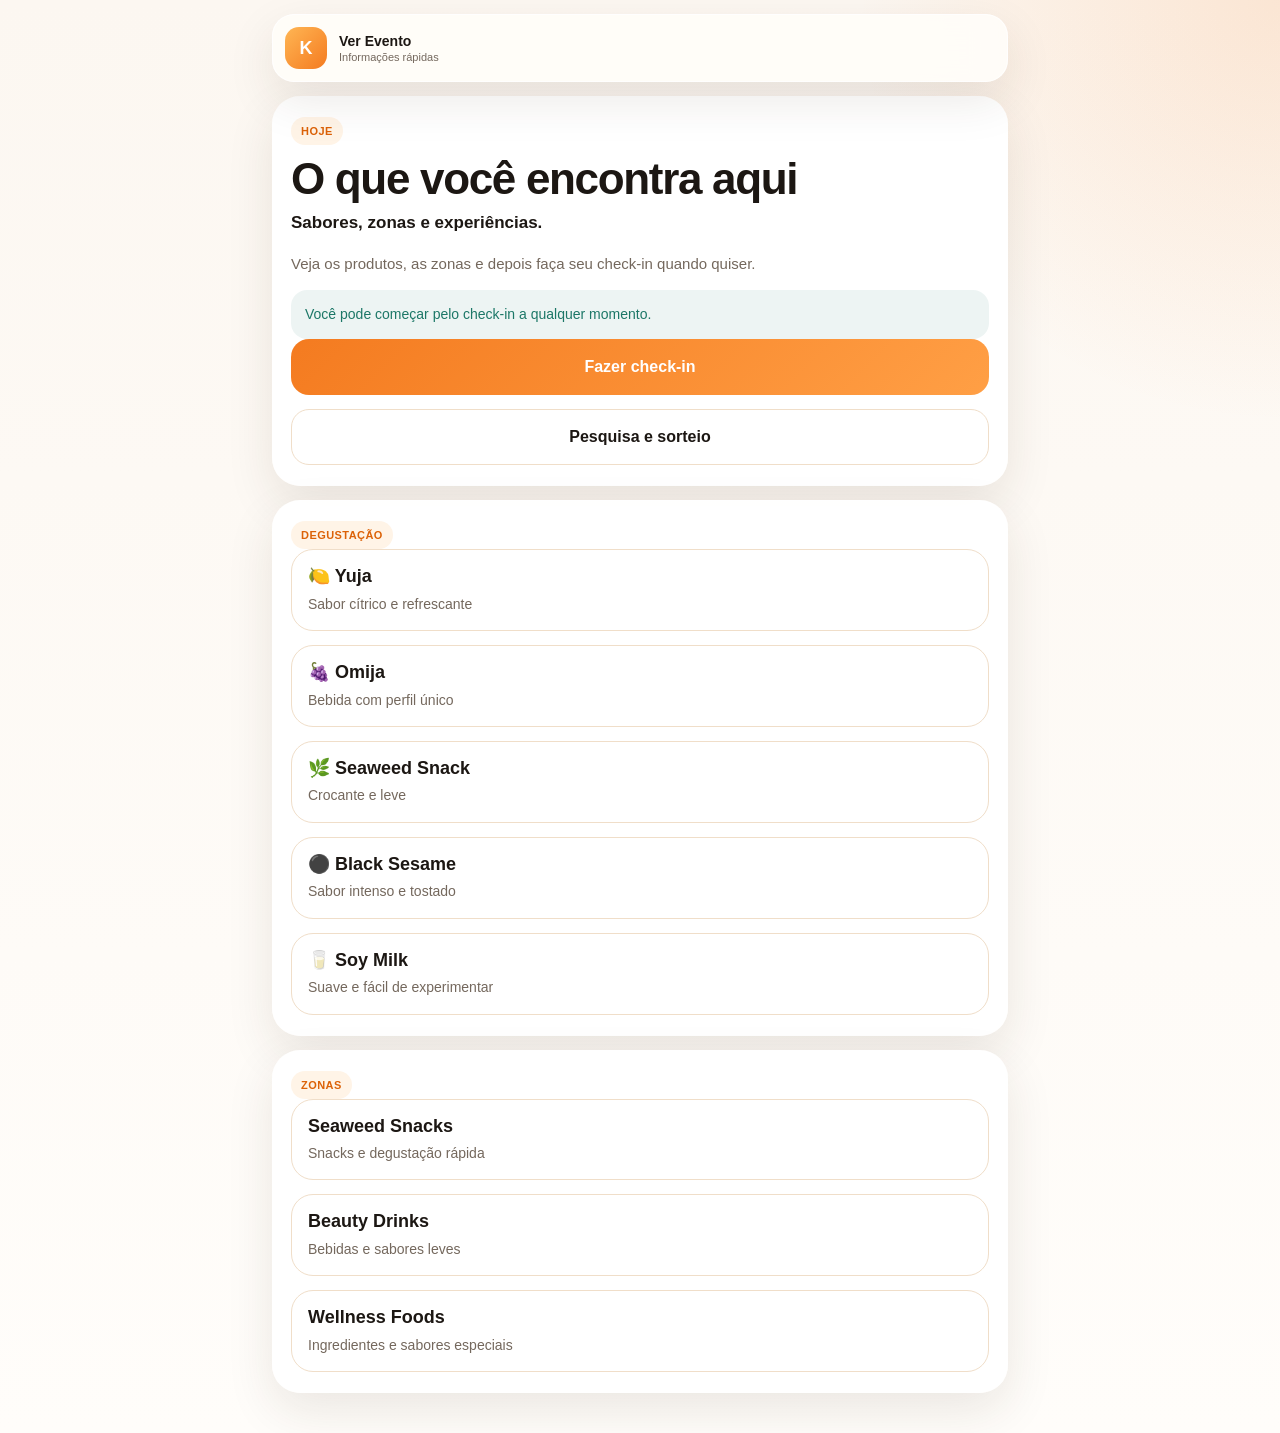
==== commit cf419569: "Add files via upload" ====
--- a/event.html
+++ b/event.html
@@ -25,6 +25,7 @@
       <section class="panel content-panel">
         <div class="eyebrow">Hoje</div>
         <h1 class="section-title">O que você encontra aqui</h1>
+        <p class="hero-subtitle-strong">Sabores, zonas e experiências.</p>
         <p class="hero-text">Veja os produtos, as zonas e depois faça seu check-in quando quiser.</p>
         <div class="notice" data-visitor-message">Você pode começar pelo check-in a qualquer momento.</div>
         <div class="split-actions">
@@ -36,11 +37,11 @@
       <section class="panel content-panel">
         <div class="eyebrow">Degustação</div>
         <div class="product-list">
-          <div class="product-card"><strong>Yuja</strong><span>Sabor cítrico e refrescante</span></div>
-          <div class="product-card"><strong>Omija</strong><span>Bebida com perfil único</span></div>
-          <div class="product-card"><strong>Seaweed Snack</strong><span>Crocante e leve</span></div>
-          <div class="product-card"><strong>Black Sesame</strong><span>Sabor intenso e tostado</span></div>
-          <div class="product-card"><strong>Soy Milk</strong><span>Suave e fácil de experimentar</span></div>
+          <div class="product-card"><strong>🍋 Yuja</strong><span>Sabor cítrico e refrescante</span></div>
+          <div class="product-card"><strong>🍇 Omija</strong><span>Bebida com perfil único</span></div>
+          <div class="product-card"><strong>🌿 Seaweed Snack</strong><span>Crocante e leve</span></div>
+          <div class="product-card"><strong>⚫ Black Sesame</strong><span>Sabor intenso e tostado</span></div>
+          <div class="product-card"><strong>🥛 Soy Milk</strong><span>Suave e fácil de experimentar</span></div>
         </div>
       </section>
 
--- a/styles.css
+++ b/styles.css
@@ -106,7 +106,8 @@
 .action-stack,
 .choice-grid,
 .product-list,
-.mini-info-grid {
+.mini-info-grid,
+.icon-grid {
   display: grid;
   gap: 14px;
 }
@@ -153,6 +154,13 @@
   line-height: 1.55;
 }
 
+.hero-subtitle-strong {
+  margin-top: 10px;
+  font-size: 17px;
+  font-weight: 800;
+  line-height: 1.35;
+}
+
 .button {
   display: inline-flex;
   justify-content: center;
@@ -229,6 +237,41 @@
   text-transform: uppercase;
 }
 
+.icon-grid {
+  grid-template-columns: repeat(2, minmax(0, 1fr));
+}
+
+.icon-card {
+  display: grid;
+  gap: 8px;
+  padding: 16px;
+  border-radius: var(--radius-lg);
+  border: 1px solid var(--line);
+  background: #fff;
+}
+
+.icon-picto {
+  width: 42px;
+  height: 42px;
+  display: grid;
+  place-items: center;
+  border-radius: 14px;
+  background: var(--soft);
+  color: var(--primary-dark);
+  font-size: 20px;
+}
+
+.icon-card strong {
+  font-size: 15px;
+  line-height: 1.25;
+}
+
+.icon-card span {
+  color: var(--muted);
+  font-size: 13px;
+  line-height: 1.4;
+}
+
 .field-group {
   display: grid;
   gap: 8px;
@@ -289,6 +332,21 @@
   border-color: rgba(244, 123, 32, 0.5);
   background: rgba(244, 123, 32, 0.10);
   color: var(--primary-dark);
+}
+
+.choice-card input:checked + span::before {
+  content: "✓";
+  display: inline-flex;
+  align-items: center;
+  justify-content: center;
+  width: 22px;
+  height: 22px;
+  margin-right: 8px;
+  border-radius: 50%;
+  background: rgba(244, 123, 32, 0.16);
+  color: var(--primary-dark);
+  font-size: 12px;
+  font-weight: 800;
 }
 
 .input,
@@ -402,6 +460,23 @@
   display: none !important;
 }
 
+@media (max-width: 420px) {
+  .choice-grid.five {
+    grid-template-columns: repeat(5, minmax(0, 1fr));
+    gap: 8px;
+  }
+
+  .choice-card span {
+    min-height: 52px;
+    font-size: 13px;
+    padding: 10px 8px;
+  }
+
+  .icon-grid {
+    grid-template-columns: 1fr;
+  }
+}
+
 @media (min-width: 860px) {
   .page-shell {
     padding-bottom: 40px;
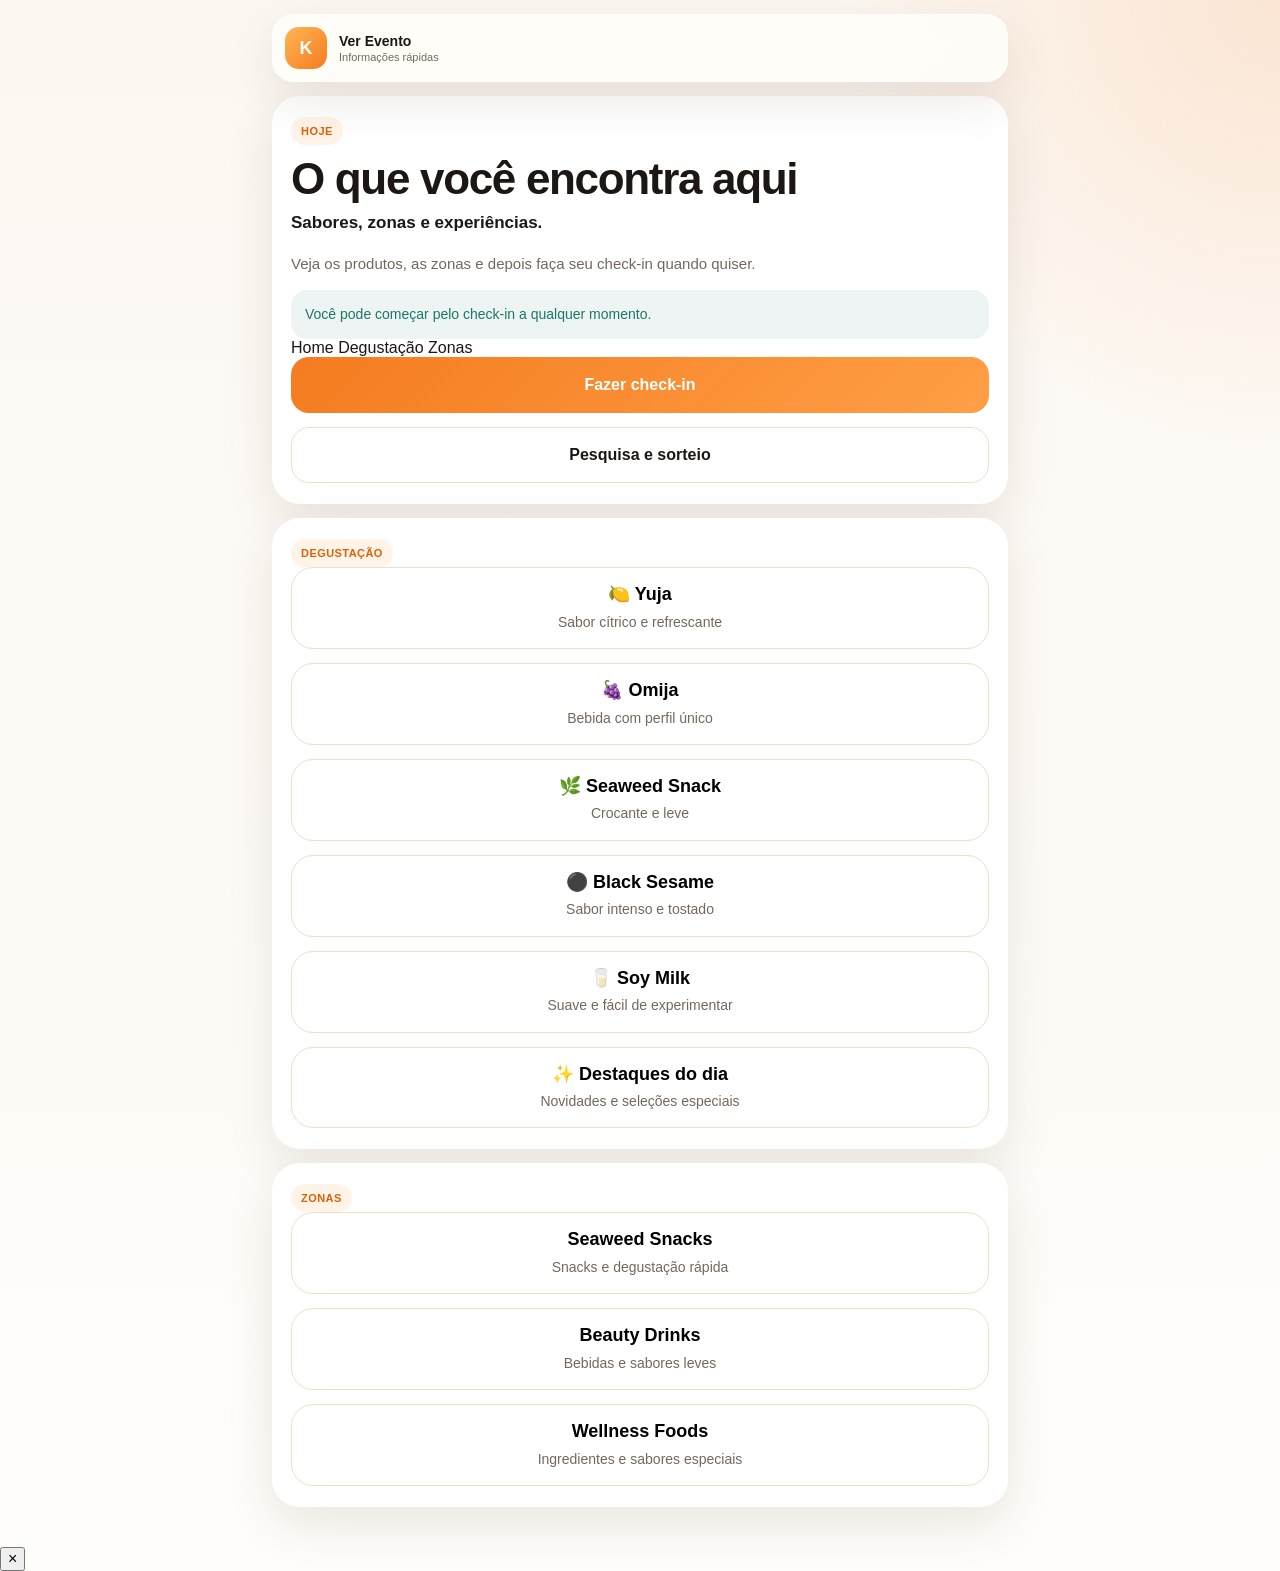
==== commit 721150ed: "Add files via upload" ====
--- a/event.html
+++ b/event.html
@@ -28,29 +28,35 @@
         <p class="hero-subtitle-strong">Sabores, zonas e experiências.</p>
         <p class="hero-text">Veja os produtos, as zonas e depois faça seu check-in quando quiser.</p>
         <div class="notice" data-visitor-message">Você pode começar pelo check-in a qualquer momento.</div>
+        <div class="nav-shortcuts">
+          <a class="nav-shortcut" href="index.html" data-route="index">Home</a>
+          <a class="nav-shortcut" href="#degustacao">Degustação</a>
+          <a class="nav-shortcut" href="#zones">Zonas</a>
+        </div>
         <div class="split-actions">
           <a class="button button-primary" href="step1.html" data-route="step1">Fazer check-in</a>
           <a class="button button-outline" href="step2.html" data-route="step2">Pesquisa e sorteio</a>
         </div>
       </section>
 
-      <section class="panel content-panel">
+      <section class="panel content-panel" id="degustacao">
         <div class="eyebrow">Degustação</div>
         <div class="product-list">
-          <div class="product-card"><strong>🍋 Yuja</strong><span>Sabor cítrico e refrescante</span></div>
-          <div class="product-card"><strong>🍇 Omija</strong><span>Bebida com perfil único</span></div>
-          <div class="product-card"><strong>🌿 Seaweed Snack</strong><span>Crocante e leve</span></div>
-          <div class="product-card"><strong>⚫ Black Sesame</strong><span>Sabor intenso e tostado</span></div>
-          <div class="product-card"><strong>🥛 Soy Milk</strong><span>Suave e fácil de experimentar</span></div>
+          <button class="product-card button-like" type="button" data-modal-card data-title="Yuja" data-body="<p class='modal-copy'>Bebida cítrica e refrescante, com aroma leve e sabor fácil de gostar.</p><p class='modal-copy'>Ideal para quem quer começar por um sabor suave e familiar.</p>"><strong>🍋 Yuja</strong><span>Sabor cítrico e refrescante</span></button>
+          <button class="product-card button-like" type="button" data-modal-card data-title="Omija" data-body="<p class='modal-copy'>Bebida marcante com perfil único e elegante.</p><p class='modal-copy'>Ótima para quem quer experimentar algo diferente no universo coreano.</p>"><strong>🍇 Omija</strong><span>Bebida com perfil único</span></button>
+          <button class="product-card button-like" type="button" data-modal-card data-title="Seaweed Snack" data-body="<p class='modal-copy'>Snack crocante, leve e fácil de experimentar.</p><p class='modal-copy'>Uma opção rápida para quem gosta de salgados e texturas leves.</p>"><strong>🌿 Seaweed Snack</strong><span>Crocante e leve</span></button>
+          <button class="product-card button-like" type="button" data-modal-card data-title="Black Sesame" data-body="<p class='modal-copy'>Sabor intenso, tostado e memorável.</p><p class='modal-copy'>Perfeito para quem quer conhecer um perfil mais rico e profundo.</p>"><strong>⚫ Black Sesame</strong><span>Sabor intenso e tostado</span></button>
+          <button class="product-card button-like" type="button" data-modal-card data-title="Soy Milk" data-body="<p class='modal-copy'>Sabor suave, cremoso e fácil de beber.</p><p class='modal-copy'>Uma boa opção para quem prefere sabores mais delicados.</p>"><strong>🥛 Soy Milk</strong><span>Suave e fácil de experimentar</span></button>
+          <button class="product-card button-like" type="button" data-modal-card data-title="Outros destaques" data-body="<p class='modal-copy'>Além destes produtos, a experiência pode incluir novidades e seleções especiais do dia.</p>"><strong>✨ Destaques do dia</strong><span>Novidades e seleções especiais</span></button>
         </div>
       </section>
 
       <section class="panel content-panel" id="zones">
         <div class="eyebrow">Zonas</div>
         <div class="product-list">
-          <div class="product-card"><strong>Seaweed Snacks</strong><span>Snacks e degustação rápida</span></div>
-          <div class="product-card"><strong>Beauty Drinks</strong><span>Bebidas e sabores leves</span></div>
-          <div class="product-card"><strong>Wellness Foods</strong><span>Ingredientes e sabores especiais</span></div>
+          <button class="product-card button-like" type="button" data-modal-card data-title="Seaweed Snacks" data-body="<p class='modal-copy'>Zona dedicada a snacks leves e crocantes.</p><p class='modal-copy'>Passe por aqui para degustações rápidas e práticas.</p>"><strong>Seaweed Snacks</strong><span>Snacks e degustação rápida</span></button>
+          <button class="product-card button-like" type="button" data-modal-card data-title="Beauty Drinks" data-body="<p class='modal-copy'>Espaço de bebidas com perfis leves, aromáticos e refrescantes.</p><p class='modal-copy'>Aqui você encontra Yuja, Omija e outras opções do dia.</p>"><strong>Beauty Drinks</strong><span>Bebidas e sabores leves</span></button>
+          <button class="product-card button-like" type="button" data-modal-card data-title="Wellness Foods" data-body="<p class='modal-copy'>Zona com alimentos e ingredientes especiais da experiência.</p><p class='modal-copy'>Boa área para descobrir sabores diferentes e combinações novas.</p>"><strong>Wellness Foods</strong><span>Ingredientes e sabores especiais</span></button>
         </div>
       </section>
     </main>
@@ -64,5 +70,17 @@
       </div>
     </div>
   </div>
+
+  <div class="modal" data-modal>
+    <div class="modal-sheet">
+      <div class="modal-content">
+        <div class="modal-topbar">
+          <div class="modal-title" data-modal-title></div>
+          <button class="modal-close" type="button" data-modal-close>×</button>
+        </div>
+        <div class="modal-body" data-modal-body></div>
+      </div>
+    </div>
+  </div>
 </body>
 </html>
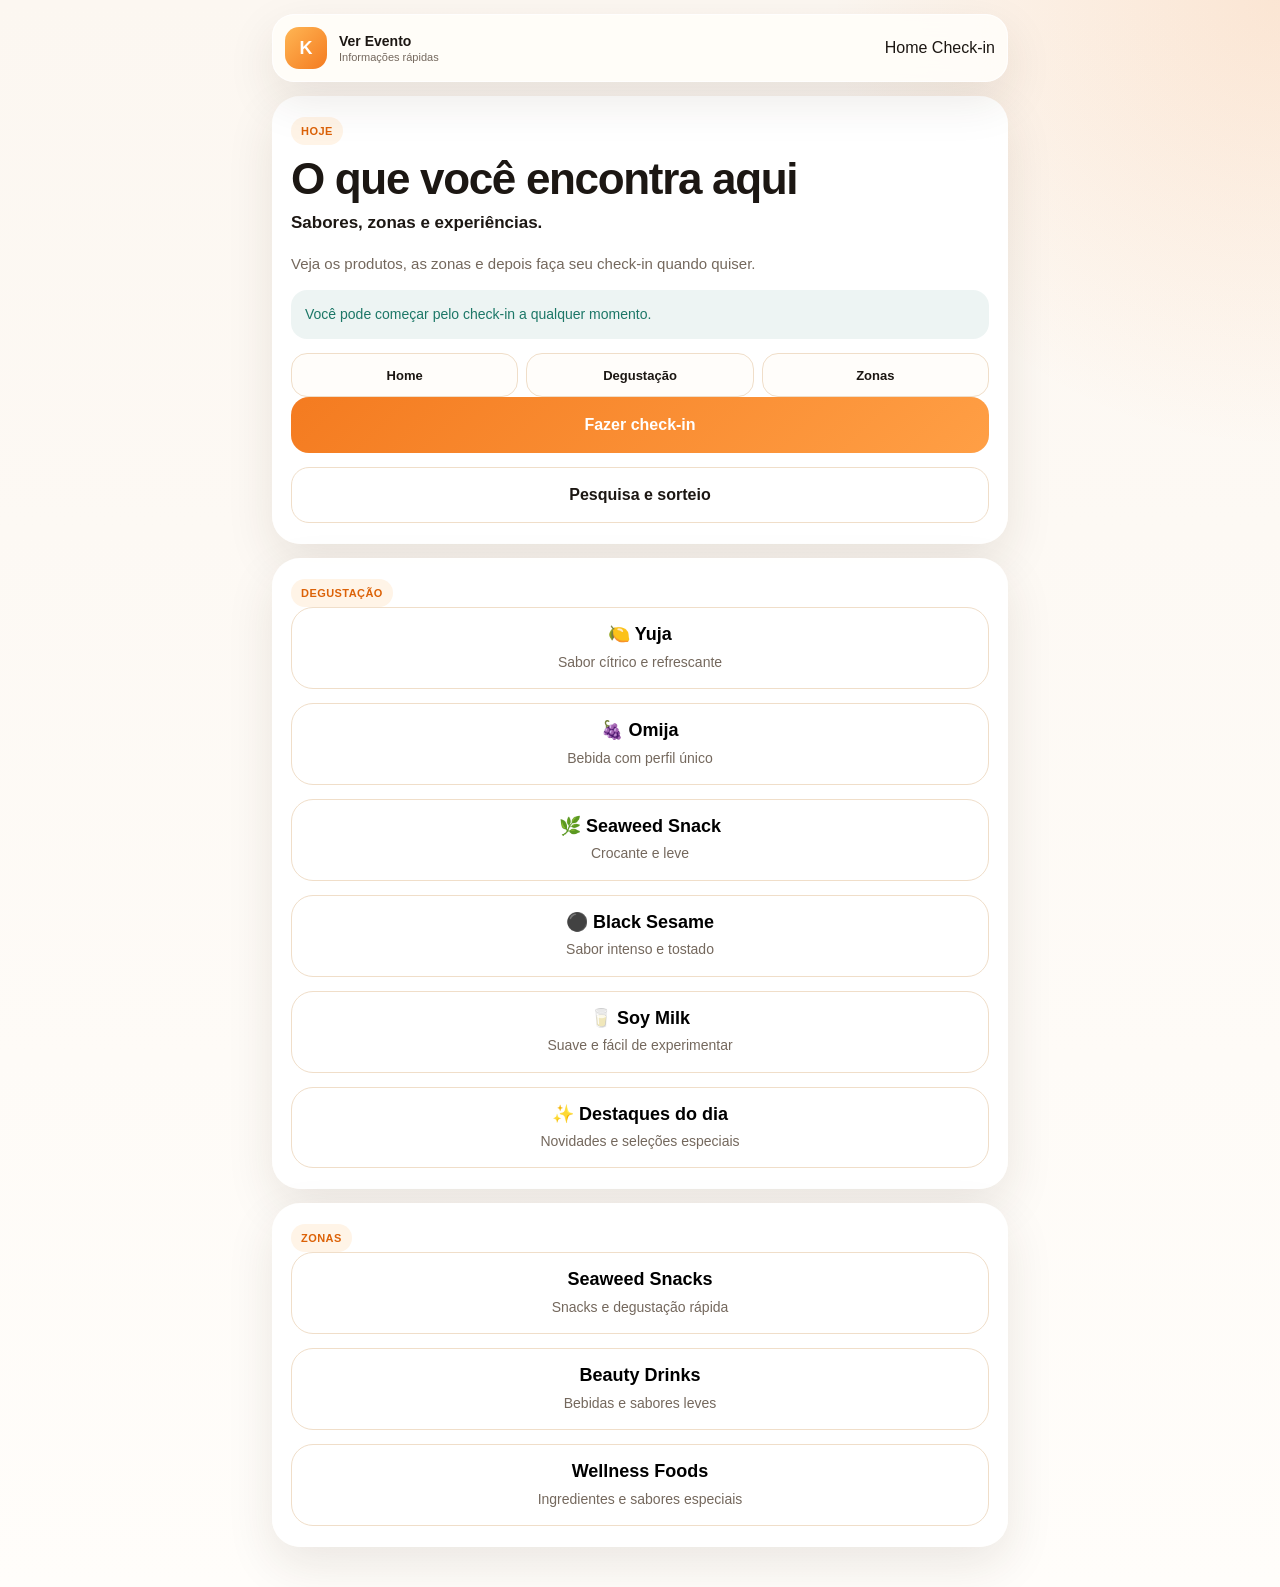
==== commit 0ff8f97f: "Add files via upload" ====
--- a/event.html
+++ b/event.html
@@ -19,6 +19,10 @@
           <div class="brand-sub">Informações rápidas</div>
         </div>
       </a>
+      <nav class="nav-links">
+        <a class="nav-chip" href="index.html" data-route="index">Home</a>
+        <a class="nav-chip" href="step1.html" data-route="step1">Check-in</a>
+      </nav>
     </header>
 
     <main class="stack">
--- a/styles.css
+++ b/styles.css
@@ -100,6 +100,31 @@
   color: var(--muted);
 }
 
+.nav-links {
+  margin-left: auto;
+}
+
+.nav-shortcuts {
+  display: grid;
+  grid-template-columns: repeat(3, minmax(0, 1fr));
+  gap: 8px;
+  margin-top: 14px;
+}
+
+.nav-shortcut {
+  display: grid;
+  place-items: center;
+  min-height: 44px;
+  padding: 10px 8px;
+  border-radius: 16px;
+  border: 1px solid var(--line);
+  background: #fffdfa;
+  color: var(--text);
+  font-size: 13px;
+  font-weight: 800;
+  text-align: center;
+}
+
 .stack,
 .form-stack,
 .split-actions,
@@ -107,7 +132,8 @@
 .choice-grid,
 .product-list,
 .mini-info-grid,
-.icon-grid {
+.icon-grid,
+.fullpage-flow {
   display: grid;
   gap: 14px;
 }
@@ -122,6 +148,14 @@
 .content-panel,
 .hero-block {
   padding: 20px 18px;
+}
+
+.full-section {
+  min-height: calc(100svh - 110px);
+  display: flex;
+  flex-direction: column;
+  justify-content: center;
+  scroll-snap-align: start;
 }
 
 .eyebrow {
@@ -223,6 +257,16 @@
   color: var(--muted);
   font-size: 14px;
   line-height: 1.45;
+}
+
+.button-like {
+  cursor: pointer;
+  transition: transform 0.16s ease, border-color 0.16s ease, box-shadow 0.16s ease;
+}
+
+.button-like:hover {
+  transform: translateY(-1px);
+  border-color: #e8c7a5;
 }
 
 .cta-primary {
@@ -460,7 +504,87 @@
   display: none !important;
 }
 
+.disabled-link {
+  opacity: 0.48;
+  pointer-events: none;
+}
+
+.modal {
+  position: fixed;
+  inset: 0;
+  display: none;
+  align-items: flex-end;
+  justify-content: center;
+  z-index: 80;
+  padding: 16px 12px;
+  background: rgba(20, 16, 12, 0.42);
+}
+
+.modal.is-open {
+  display: flex;
+}
+
+.modal-sheet {
+  width: min(100%, 760px);
+  max-height: 82vh;
+  overflow: auto;
+  border-radius: 28px 28px 22px 22px;
+  background: #fff;
+  box-shadow: 0 30px 90px rgba(20, 16, 12, 0.24);
+}
+
+.modal-content {
+  padding: 20px 18px 18px;
+}
+
+.modal-topbar {
+  display: flex;
+  align-items: center;
+  justify-content: space-between;
+  gap: 12px;
+  margin-bottom: 14px;
+}
+
+.modal-title {
+  font-size: 22px;
+  font-weight: 800;
+  line-height: 1.1;
+}
+
+.modal-close {
+  width: 42px;
+  height: 42px;
+  border-radius: 14px;
+  border: 1px solid var(--line);
+  background: #fffdfa;
+  color: var(--text);
+  font-size: 20px;
+  font-weight: 700;
+  cursor: pointer;
+}
+
+.modal-body {
+  display: grid;
+  gap: 12px;
+}
+
+.modal-copy {
+  color: var(--muted);
+  font-size: 15px;
+  line-height: 1.55;
+}
+
 @media (max-width: 420px) {
+  .nav-shortcuts {
+    grid-template-columns: repeat(3, minmax(0, 1fr));
+  }
+
+  .nav-shortcut {
+    min-height: 42px;
+    font-size: 12px;
+    padding: 8px 6px;
+  }
+
   .choice-grid.five {
     grid-template-columns: repeat(5, minmax(0, 1fr));
     gap: 8px;
@@ -478,6 +602,10 @@
 }
 
 @media (min-width: 860px) {
+  html {
+    scroll-snap-type: y proximity;
+  }
+
   .page-shell {
     padding-bottom: 40px;
   }
@@ -485,4 +613,8 @@
   .mobile-sticky-bar {
     display: none;
   }
-}
+
+  .full-section {
+    min-height: calc(100vh - 110px);
+  }
+}
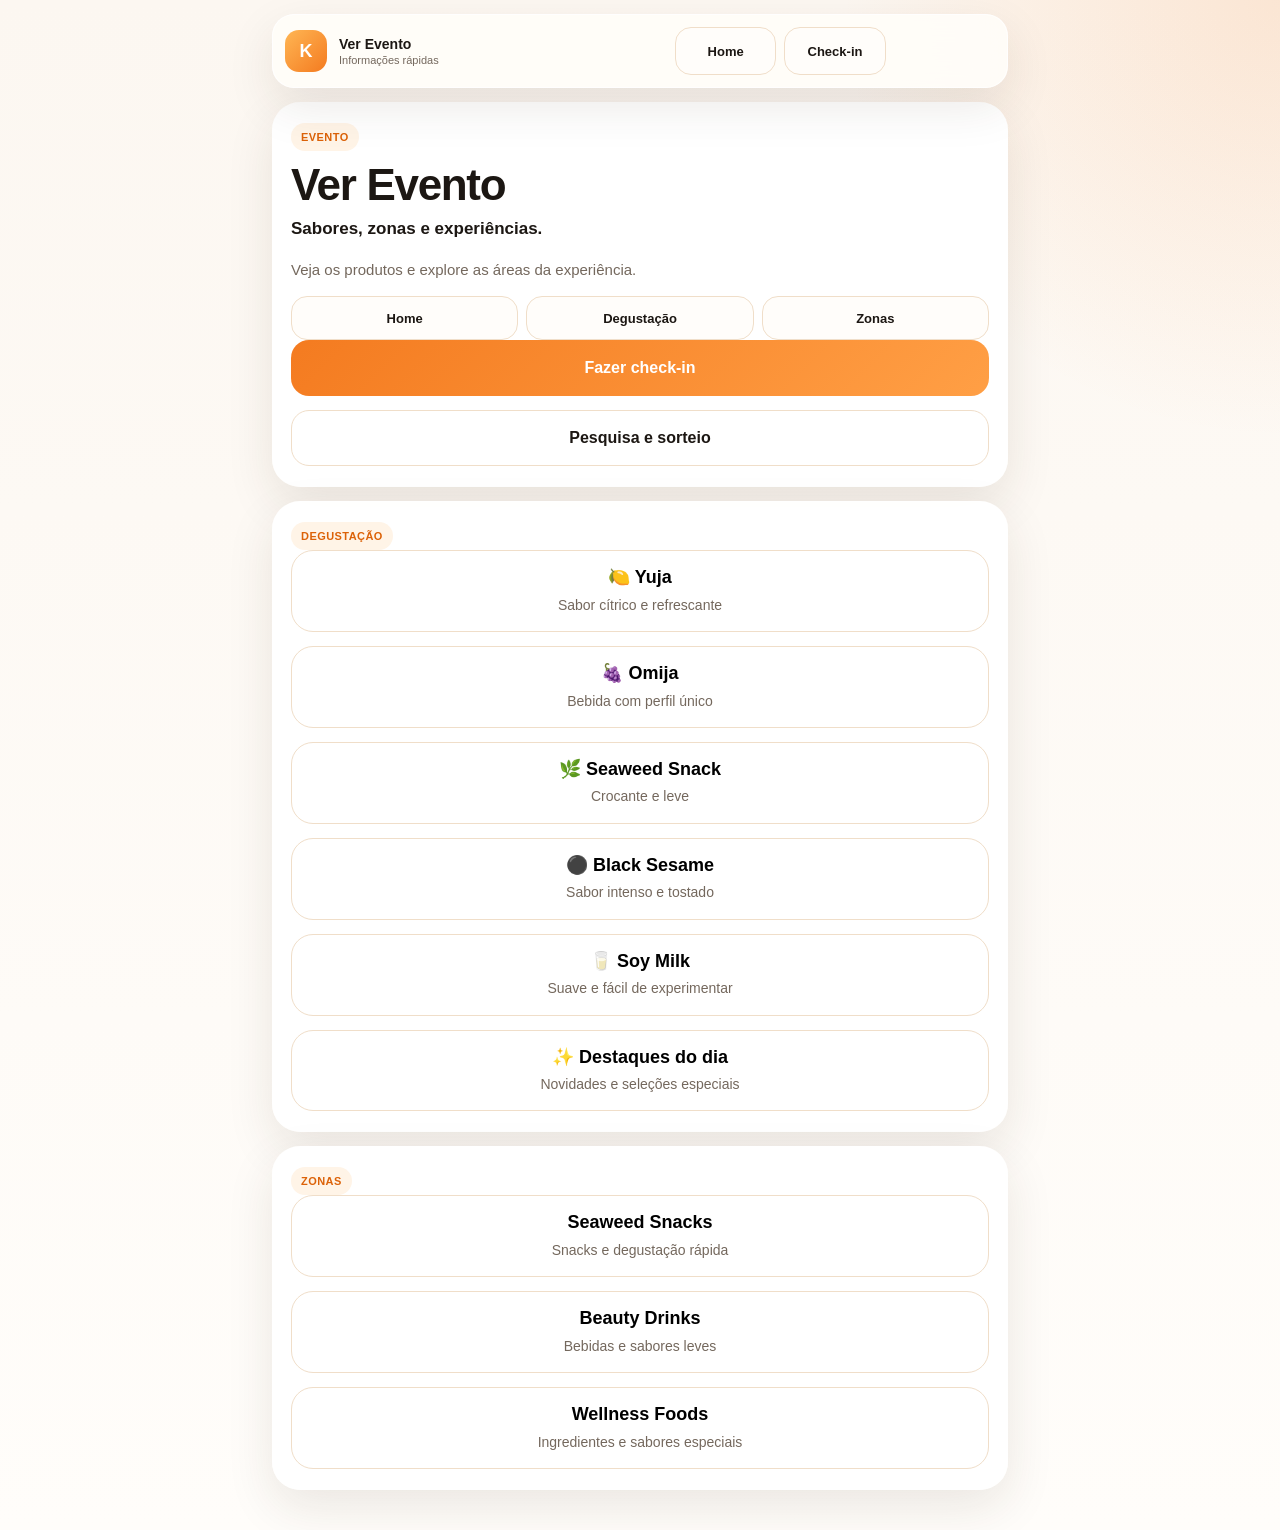
==== commit e1ee960b: "Add files via upload" ====
--- a/event.html
+++ b/event.html
@@ -27,11 +27,10 @@
 
     <main class="stack">
       <section class="panel content-panel">
-        <div class="eyebrow">Hoje</div>
-        <h1 class="section-title">O que você encontra aqui</h1>
+        <div class="eyebrow">Evento</div>
+        <h1 class="section-title">Ver Evento</h1>
         <p class="hero-subtitle-strong">Sabores, zonas e experiências.</p>
-        <p class="hero-text">Veja os produtos, as zonas e depois faça seu check-in quando quiser.</p>
-        <div class="notice" data-visitor-message">Você pode começar pelo check-in a qualquer momento.</div>
+        <p class="hero-text">Veja os produtos e explore as áreas da experiência.</p>
         <div class="nav-shortcuts">
           <a class="nav-shortcut" href="index.html" data-route="index">Home</a>
           <a class="nav-shortcut" href="#degustacao">Degustação</a>
--- a/styles.css
+++ b/styles.css
@@ -53,8 +53,8 @@
   position: sticky;
   top: 10px;
   z-index: 20;
-  display: flex;
-  align-items: center;
+  display: grid;
+  grid-template-columns: 1fr;
   gap: 12px;
   margin-bottom: 14px;
   padding: 12px;
@@ -101,7 +101,23 @@
 }
 
 .nav-links {
-  margin-left: auto;
+  display: grid;
+  grid-template-columns: repeat(3, minmax(0, 1fr));
+  gap: 8px;
+}
+
+.nav-chip {
+  display: grid;
+  place-items: center;
+  min-height: 48px;
+  padding: 10px 8px;
+  border-radius: 16px;
+  border: 1px solid var(--line);
+  background: #fffdfa;
+  color: var(--text);
+  font-size: 13px;
+  font-weight: 800;
+  text-align: center;
 }
 
 .nav-shortcuts {
@@ -156,6 +172,14 @@
   flex-direction: column;
   justify-content: center;
   scroll-snap-align: start;
+}
+
+.section-centered {
+  text-align: center;
+}
+
+.section-centered .eyebrow {
+  margin-inline: auto;
 }
 
 .eyebrow {
@@ -513,7 +537,7 @@
   position: fixed;
   inset: 0;
   display: none;
-  align-items: flex-end;
+  align-items: center;
   justify-content: center;
   z-index: 80;
   padding: 16px 12px;
@@ -525,16 +549,16 @@
 }
 
 .modal-sheet {
-  width: min(100%, 760px);
-  max-height: 82vh;
+  width: min(100%, 820px);
+  max-height: 86vh;
   overflow: auto;
-  border-radius: 28px 28px 22px 22px;
+  border-radius: 28px;
   background: #fff;
   box-shadow: 0 30px 90px rgba(20, 16, 12, 0.24);
 }
 
 .modal-content {
-  padding: 20px 18px 18px;
+  padding: 22px 20px 20px;
 }
 
 .modal-topbar {
@@ -575,6 +599,16 @@
 }
 
 @media (max-width: 420px) {
+  .nav-links {
+    grid-template-columns: repeat(3, minmax(0, 1fr));
+  }
+
+  .nav-chip {
+    min-height: 44px;
+    font-size: 12px;
+    padding: 8px 6px;
+  }
+
   .nav-shortcuts {
     grid-template-columns: repeat(3, minmax(0, 1fr));
   }
@@ -599,6 +633,16 @@
   .icon-grid {
     grid-template-columns: 1fr;
   }
+
+  .modal {
+    align-items: flex-end;
+    padding: 10px;
+  }
+
+  .modal-sheet {
+    max-height: 88vh;
+    border-radius: 28px 28px 20px 20px;
+  }
 }
 
 @media (min-width: 860px) {
@@ -610,6 +654,15 @@
     padding-bottom: 40px;
   }
 
+  .topbar {
+    grid-template-columns: 1fr auto;
+    align-items: center;
+  }
+
+  .nav-links {
+    min-width: 320px;
+  }
+
   .mobile-sticky-bar {
     display: none;
   }
